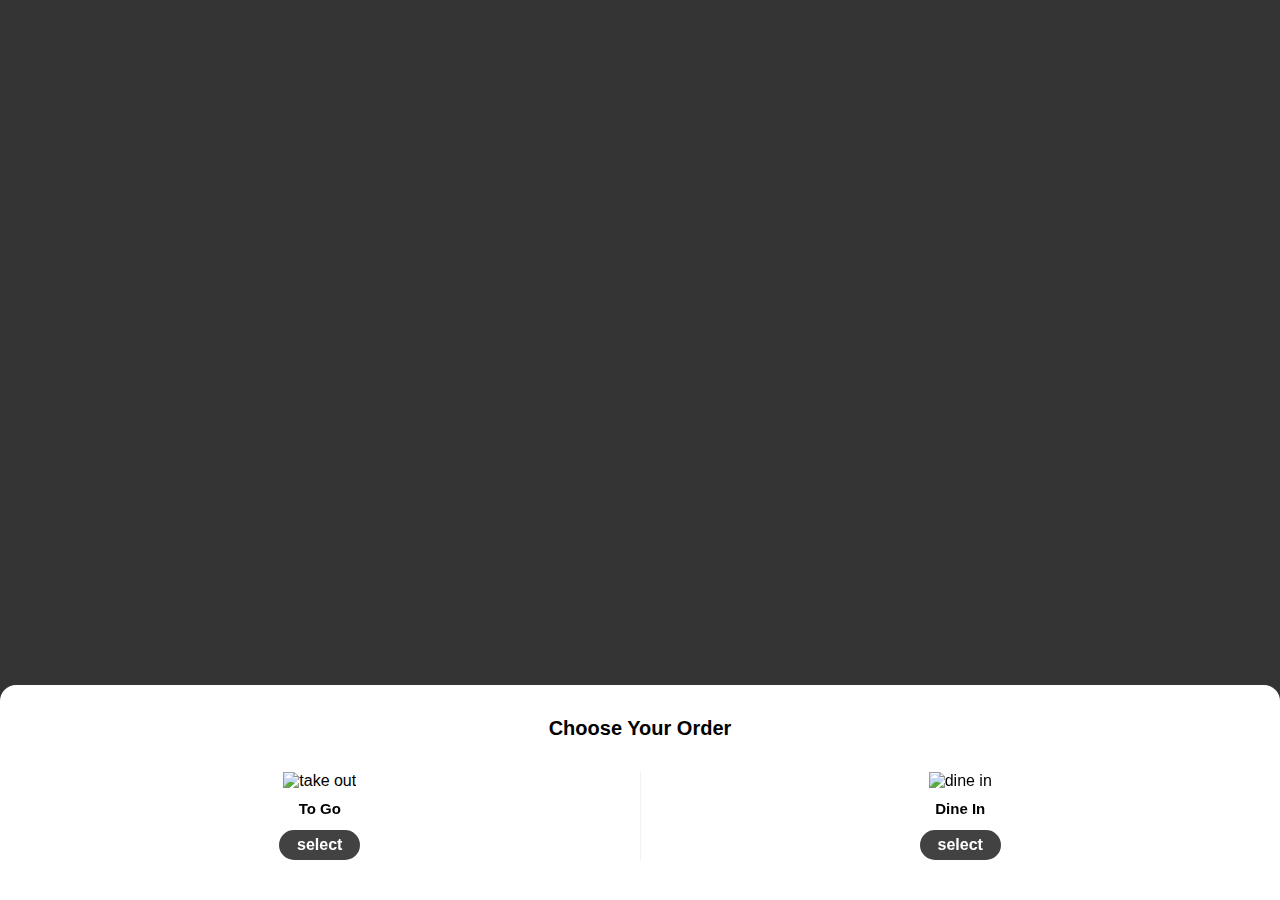
==== docs/index.html @ d46b8fda "feat: add order-type-popup" ====
<!DOCTYPE html>
<html lang="en">

<head>
    <meta charset="UTF-8">
    <meta http-equiv="X-UA-Compatible" content="IE=edge">
    <meta name="viewport" content="width=device-width, initial-scale=1.0">
    <title>SCSS</title>
    <link rel="stylesheet" href="../assets/css/styles.css">
</head>

<body>
    <div class="dimmed-layer"></div>
    <div class="order-type-popup">
        <p class="title">Choose Your Order</p>
        <div class="type-list">
            <a href="#" class="type-item">
                <img src="" alt="take out" class="icon">
                <p class="desc">To Go</p>
                <span class="btn-selection">select</span>
            </a>
            <a href="#" class="type-item">
                <img src="" alt="dine in" class="icon">
                <p class="desc">Dine In</p>
                <span class="btn-selection">select</span>
            </a>
        </div>
    </div>
</body>

</html>
---- assets/css/styles.css ----
body {
  min-width: 320px;
  line-height: normal;
  font-size: 14px;
  color: #000;
  scroll-behavior: smooth;
  -webkit-font-smoothing: antialiased;
  -moz-osx-font-smoothing: grayscale;
}

body,
input,
textarea,
select,
table,
button,
code {
  font-family: -apple-system, BlinkMacSystemFont, helvetica, Apple SD Gothic Neo, sans-serif;
  font-size: 16px;
}

*,
*::before,
*::after {
  box-sizing: border-box;
  margin: 0;
  padding: 0;
  -webkit-tap-highlight-color: rgba(0, 0, 0, 0);
}

.hidden,
[hidden] {
  display: none !important;
}

ul,
ol,
li {
  list-style: none;
}

a {
  color: inherit;
  cursor: pointer;
  text-decoration: none;
}
a:hover, a:focus {
  text-decoration: none;
}

button {
  border: 0;
  background-color: transparent;
  cursor: pointer;
}
button:disabled {
  cursor: not-allowed;
}

select,
input,
textarea,
button {
  -webkit-appearance: none;
}

input[type=number] {
  -moz-appearance: textfield;
}

input:disabled {
  background-color: rgba(255, 255, 255, 0);
  cursor: not-allowed;
}

select {
  border: 0;
  background-color: transparent;
  cursor: pointer;
}
select::-ms-expand {
  display: none;
}

input,
textarea {
  font-size: inherit;
  border: 0;
}
input::placeholder,
textarea::placeholder {
  /* Chrome, Safari, Firefox */
  color: #444;
  opacity: 1;
}
input:-ms-input-placeholder,
textarea:-ms-input-placeholder {
  /* IE, Edge */
  color: #444;
  opacity: 1;
}
input[readonly]::placeholder, input:disabled::placeholder,
textarea[readonly]::placeholder,
textarea:disabled::placeholder {
  /* Chrome, Safari, Firefox */
  color: rgba(0, 0, 0, 0.2);
  opacity: 1;
}
input[readonly]:-ms-input-placeholder, input:disabled:-ms-input-placeholder,
textarea[readonly]:-ms-input-placeholder,
textarea:disabled:-ms-input-placeholder {
  /* IE, Edge */
  color: rgba(0, 0, 0, 0.2);
  opacity: 1;
}
input::-ms-clear, input::-ms-reveal,
textarea::-ms-clear,
textarea::-ms-reveal {
  /* IE, Edge */
  display: none;
}
input::-webkit-inner-spin-button, input::-webkit-outer-spin-button,
textarea::-webkit-inner-spin-button,
textarea::-webkit-outer-spin-button {
  -webkit-appearance: none;
}

.screen-out {
  position: absolute;
  width: 0;
  height: 0;
  line-height: 0;
  overflow: hidden;
  text-indent: -9999px;
}

.dimmed-layer {
  position: fixed;
  top: 0;
  left: 0;
  right: 0;
  bottom: 0;
  background-color: rgba(0, 0, 0, 0.8);
  z-index: 9998;
}

.order-type-popup {
  position: fixed;
  left: 0;
  right: 0;
  bottom: 0;
  padding: 32px 0 40px;
  border-radius: 16px 16px 0 0;
  background-color: #fff;
  z-index: 9999;
  text-align: center;
}
.order-type-popup .title {
  font-size: 20px;
  font-weight: 700;
  color: #000;
}
.order-type-popup .type-list {
  display: flex;
  margin-top: 32px;
}
.order-type-popup .type-item {
  flex: 1;
}
.order-type-popup .type-item + .type-item {
  border-left: 1px solid #f2f2f2;
}
.order-type-popup .icon {
  width: 100px;
}
.order-type-popup .desc {
  margin-top: 8px;
  font-size: 15px;
  line-height: 1.5;
  font-weight: 600;
  color: #000;
}
.order-type-popup .btn-selection {
  display: inline-block;
  margin-top: 10px;
  padding: 6px 18px;
  font-size: 16px;
  font-weight: 700;
  border-radius: 28px;
  background-color: #424242;
  color: #fff;
}
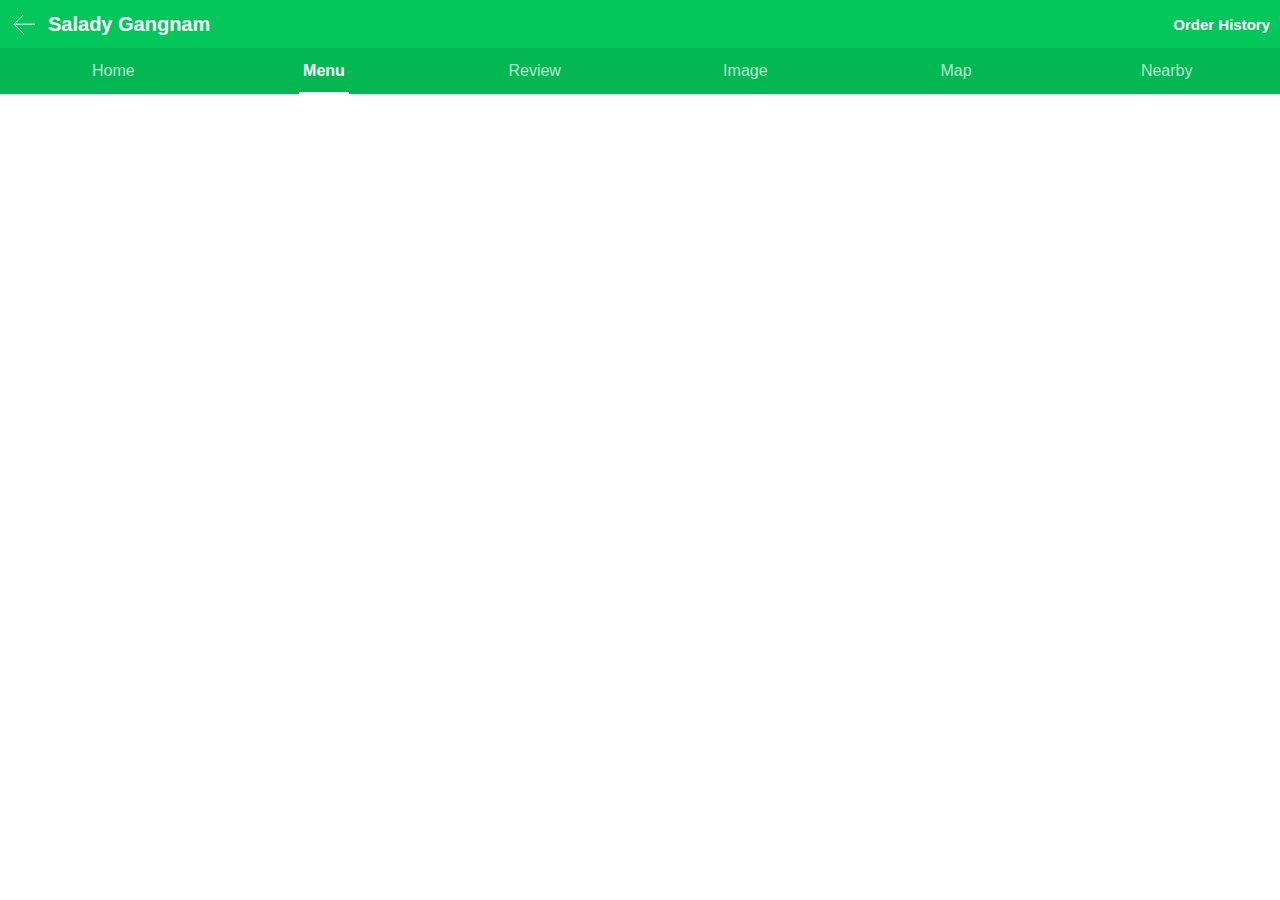
==== commit c5855b58: "feat: add header" ====
--- a/docs/index.html
+++ b/docs/index.html
@@ -7,20 +7,76 @@
     <meta name="viewport" content="width=device-width, initial-scale=1.0">
     <title>SCSS</title>
     <link rel="stylesheet" href="../assets/css/styles.css">
+    <script src="../module/screen_capture.js"></script>
 </head>
 
 <body>
-    <div class="dimmed-layer"></div>
-    <div class="order-type-popup">
+    <div class="container">
+        <header class="header-area">
+            <div class="place-header">
+                <h1 class="title">
+                    <a href="#" class="link-back"></a>
+                    <img src="../assets/images/ico-back.svg" alt="back">
+                    Salady Gangnam
+                </h1>
+                <a href="#" class="my-orders">Order History</a>
+            </div>
+            <div class="place-tab scroll-x">
+                <div class="tab-inner">
+                    <a href="" class="tab">
+                        <span class="txt">Home</span>
+                    </a>
+                    <a href="" class="tab is-active">
+                        <span class="txt">Menu</span>
+                    </a>
+                    <a href="" class="tab">
+                        <span class="txt">Review</span>
+                    </a>
+                    <a href="" class="tab">
+                        <span class="txt">Image</span>
+                    </a>
+                    <a href="" class="tab">
+                        <span class="txt">Map</span>
+                    </a>
+                    <a href="" class="tab">
+                        <span class="txt">Nearby</span>
+                    </a>
+                </div>
+            </div>
+        </header>
+    </div>
+    <div class="dimmed-layer hidden"></div>
+    <div class="order-type-popup hidden">
         <p class="title">Choose Your Order</p>
         <div class="type-list">
             <a href="#" class="type-item">
-                <img src="" alt="take out" class="icon">
+                <!-- <img src="" alt="take out" class="icon"> -->
+                <svg class="icon" xmlns="http://www.w3.org/2000/svg" viewBox="0 0 512 512" width="512" height="512">
+                    <path fill="currentColor"
+                        d="M232,359.6V264a8,8,0,0,0-8-8c-48.86,0-55.71,83.833-55.978,87.4a8,8,0,0,0,4.4,7.754L184,356.944v2.66l-6.2,62.008A24,24,0,0,0,201.68,448h12.64A24,24,0,0,0,238.2,421.612ZM184.549,339.33a175.605,175.605,0,0,1,7.365-33.019c6.148-18.091,14.226-29.1,24.086-32.853V352H200a8,8,0,0,0-4.422-7.155Zm35.7,90.038A7.91,7.91,0,0,1,214.32,432H201.68a8,8,0,0,1-7.961-8.8L199.24,368h17.52l5.521,55.2A7.908,7.908,0,0,1,220.252,429.368Z" />
+                    <path fill="currentColor"
+                        d="M488,8H424a8,8,0,0,0-8,8v8H248.982a43.35,43.35,0,0,0-20.7,5.278L149.959,72H56c-13.458,0-24,14.056-24,32,0,16.748,9.185,30.1,21.351,31.811l-36.068,122.1c-.032.109-.062.219-.09.328a40.073,40.073,0,0,0-1.193,9.7V496a8,8,0,0,0,8,8H384a8,8,0,0,0,8-8V268.608a39.933,39.933,0,0,0-1.626-11.287L357.042,143.993A43.281,43.281,0,0,0,399.881,104H416v16a8,8,0,0,0,8,8h64a8,8,0,0,0,8-8V16A8,8,0,0,0,488,8ZM48,104c0-9.767,4.738-16,8-16H284.687l-32,32H56C52.738,120,48,113.767,48,104ZM297.193,258.24a40.073,40.073,0,0,0-1.193,9.7V488H32V267.939a24.077,24.077,0,0,1,.679-5.668L69.978,136H238.213a35.245,35.245,0,0,0,51.9,45.826L328.6,151.889,297.283,257.912C297.251,258.021,297.221,258.131,297.193,258.24ZM344,467.314,364.686,488H323.314Zm31.025-205.475a23.947,23.947,0,0,1,.975,6.769V476.686l-24-24V280a8,8,0,0,0-16,0V452.687l-24,24V267.939a24.077,24.077,0,0,1,.679-5.668l31.3-105.976ZM416,88H396.773A12.788,12.788,0,0,0,384,100.773,27.258,27.258,0,0,1,356.773,128H337.107a11.282,11.282,0,0,0-6.892,2.365L280.288,169.2a19.226,19.226,0,0,1-25.4-28.771l54.768-54.769A8,8,0,0,0,304,72H183.374l52.571-28.676A27.3,27.3,0,0,1,248.982,40H416Zm64,24H432V24h48Z" />
+                    <path fill="currentColor"
+                        d="M160,264a8,8,0,0,0-16,0v24H128V264a8,8,0,0,0-16,0v24H96V264a8,8,0,0,0-16,0v32h.015a7.974,7.974,0,0,0,.83,3.578l15.019,30.039L89.245,422.29A24,24,0,0,0,113.184,448h13.632a24,24,0,0,0,23.939-25.71l-6.619-92.673,15.019-30.039a7.974,7.974,0,0,0,.83-3.578H160Zm-20.944,40-8,16H108.944l-8-16Zm-6.384,125.451A7.919,7.919,0,0,1,126.816,432H113.184a8,8,0,0,1-7.98-8.569L111.449,336h17.1l6.245,87.431A7.919,7.919,0,0,1,132.672,429.451Z" />
+                </svg>
                 <p class="desc">To Go</p>
                 <span class="btn-selection">select</span>
             </a>
             <a href="#" class="type-item">
-                <img src="" alt="dine in" class="icon">
+                <!-- <img src="" alt="dine in" class="icon"> -->
+                <svg class="icon" height="637pt" viewBox="-20 -46 637.33396 637" width="637pt"
+                    xmlns="http://www.w3.org/2000/svg">
+                    <path fill="currentColor"
+                        d="m587.648438 98.503906c-6.167969-.769531-11.789063 3.605469-12.558594 9.765625l-23.769532 190.148438h-87.714843l-11.589844-65.710938c-.945313-5.375-5.617187-9.296875-11.078125-9.296875h-283.75c-5.449219 0-10.117188 3.90625-11.074219 9.273438l-11.738281 65.726562h-88.191406l-23.769532-190.140625c-.769531-6.164062-6.394531-10.535156-12.558593-9.765625-6.164063.769532-10.539063 6.394532-9.7656252 12.558594l25.0000002 200c.703125 5.628906 5.488281 9.855469 11.160156 9.855469h20.054688l-23.652344 141.898437c-1.019532 6.128906 3.121094 11.921875 9.246094 12.949219 6.132812 1.019531 11.929687-3.121094 12.949218-9.25l24.269532-145.597656h51.25l-34.253907 191.769531c-.765625 4.269531.996094 8.601562 4.515625 11.125l.265625.191406c33.007813 23.65625 77.019531 25.097656 111.503907 3.644532 45.183593 21.308593 97.554687 21.207031 142.660156-.28125 20.160156 10.535156 42.503906 16.226562 65.25 16.621093.800781.015625 1.597656.019531 2.398437.019531 24.015625-.015624 47.660157-5.9375 68.847657-17.25l4.054687-2.167968c4.289063-2.296875 6.617187-7.085938 5.773437-11.875l-33.8125-191.796875h50.820313l24.265625 145.597656c.621094 4 3.34375 7.359375 7.128906 8.796875 3.789063 1.429688 8.050782.722656 11.167969-1.867188 3.113281-2.582031 4.605469-6.640624 3.894531-10.628906l-23.652344-141.898437h20.054688c5.675781 0 10.460938-4.226563 11.164062-9.855469l25-200c.769532-6.164062-3.605468-11.785156-9.765624-12.558594zm-221.085938 409.46875v-144.554687c0-6.210938-5.035156-11.25-11.25-11.25-6.210938 0-11.25 5.039062-11.25 11.25v144.238281c-38.445312 17.84375-82.800781 17.84375-121.25 0v-100.488281c0-6.210938-5.035156-11.25-11.25-11.25-6.210938 0-11.25 5.039062-11.25 11.25v101.488281c-24.6875 15.257812-55.804688 15.523438-80.746094.6875l47.039063-263.425781h264.894531l46.3125 262.625c-35.039062 17.617187-76.390625 17.40625-111.25-.570313zm0 0" />
+                    <path fill="currentColor"
+                        d="m217.5 208.914062h150c6.214844 0 11.25-5.035156 11.25-11.25-.058594-43.257812-32.113281-79.796874-75-85.488281v-10.507812c0-6.214844-5.035156-11.25-11.25-11.25-6.210938 0-11.25 5.035156-11.25 11.25v10.507812c-42.878906 5.691407-74.941406 42.230469-75 85.488281 0 6.214844 5.039062 11.25 11.25 11.25zm75-75c30.855469.046876 57.265625 22.140626 62.75 52.5h-125.5c5.488281-30.359374 31.894531-52.453124 62.75-52.5zm0 0" />
+                    <path fill="currentColor"
+                        d="m330 87.167969c6.214844 0 11.25-5.039063 11.25-11.25v-28.75c0-6.210938-5.035156-11.25-11.25-11.25-6.210938 0-11.25 5.039062-11.25 11.25v28.75c0 6.210937 5.039062 11.25 11.25 11.25zm0 0" />
+                    <path fill="currentColor"
+                        d="m278.75 65.917969c6.214844 0 11.25-5.039063 11.25-11.25v-45c0-6.210938-5.035156-11.25-11.25-11.25-6.210938 0-11.25 5.039062-11.25 11.25v45c0 6.210937 5.039062 11.25 11.25 11.25zm0 0" />
+                    <path fill="currentColor"
+                        d="m231.25 95.917969c6.214844 0 11.25-5.039063 11.25-11.25v-23.75c0-6.210938-5.035156-11.25-11.25-11.25-6.210938 0-11.25 5.039062-11.25 11.25v23.75c0 6.210937 5.039062 11.25 11.25 11.25zm0 0" />
+                </svg>
                 <p class="desc">Dine In</p>
                 <span class="btn-selection">select</span>
             </a>
--- a/assets/css/styles.css
+++ b/assets/css/styles.css
@@ -134,6 +134,87 @@
   text-indent: -9999px;
 }
 
+.scroll-x {
+  overflow-x: auto;
+  overflow-y: hidden;
+  white-space: nowrap;
+  -webkit-overflow-scrolling: touch;
+  -ms-overflow-style: none;
+  scrollbar-width: none;
+}
+.scroll-x::-webkit-scrollbar {
+  display: none;
+}
+
+.header-area {
+  position: fixed;
+  top: 0;
+  left: 0;
+  width: 100%;
+  background-color: #03c75a;
+  color: #fff;
+  z-index: 5000;
+}
+
+.place-header {
+  display: flex;
+  justify-content: space-between;
+  align-items: center;
+  height: 48px;
+}
+.place-header .title {
+  display: flex;
+  align-items: center;
+  font-size: 20px;
+  font-weight: 600;
+}
+.place-header .link-back {
+  display: flex;
+}
+.place-header .my-orders {
+  padding-right: 10px;
+  font-size: 15px;
+  font-weight: 700;
+}
+
+.place-tab {
+  display: flex;
+  height: 46px;
+  background-color: #03b753;
+}
+.place-tab .tab-inner {
+  display: flex;
+  justify-content: space-between;
+  align-items: center;
+  padding: 0 8px;
+  width: 100%;
+}
+.place-tab .tab-inner .tab {
+  flex: 1;
+  text-align: center;
+  opacity: 0.7;
+  font-size: 16px;
+}
+.place-tab .tab-inner .tab.is-active {
+  font-weight: 700;
+  opacity: 1;
+}
+.place-tab .tab-inner .tab.is-active .txt::after {
+  content: "";
+  position: absolute;
+  bottom: 0;
+  left: 0;
+  right: 0;
+  height: 2px;
+  background-color: #fff;
+}
+.place-tab .tab-inner .tab .txt {
+  position: relative;
+  display: inline-block;
+  padding: 0 4px;
+  line-height: 46px;
+}
+
 .dimmed-layer {
   position: fixed;
   top: 0;
@@ -172,6 +253,8 @@
 }
 .order-type-popup .icon {
   width: 100px;
+  height: auto;
+  color: #03c75a;
 }
 .order-type-popup .desc {
   margin-top: 8px;
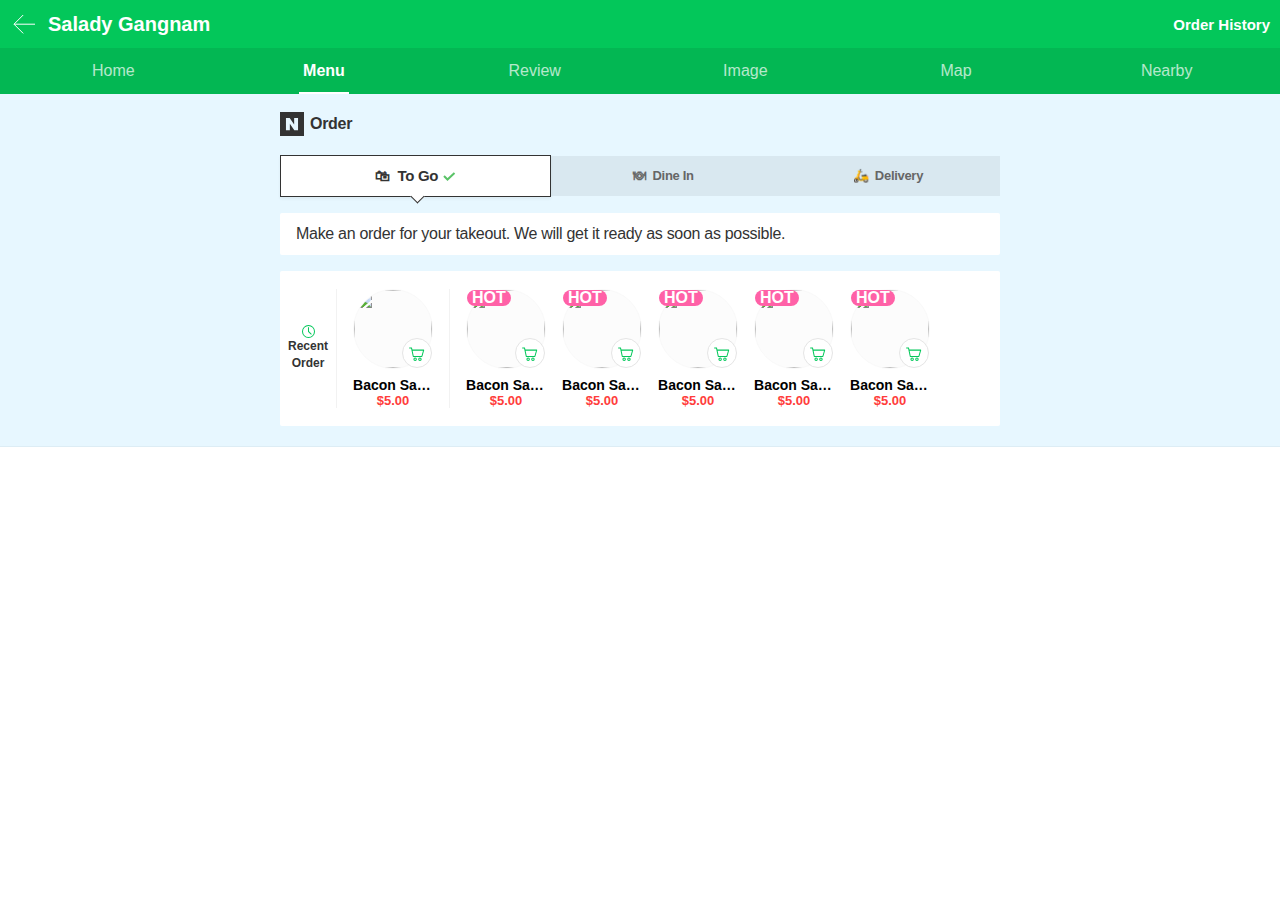
==== commit c389732f: "feat: add recent order component" ====
--- a/docs/index.html
+++ b/docs/index.html
@@ -44,44 +44,152 @@
                 </div>
             </div>
         </header>
-    </div>
-    <div class="dimmed-layer hidden"></div>
-    <div class="order-type-popup hidden">
-        <p class="title">Choose Your Order</p>
-        <div class="type-list">
-            <a href="#" class="type-item">
-                <!-- <img src="" alt="take out" class="icon"> -->
-                <svg class="icon" xmlns="http://www.w3.org/2000/svg" viewBox="0 0 512 512" width="512" height="512">
-                    <path fill="currentColor"
-                        d="M232,359.6V264a8,8,0,0,0-8-8c-48.86,0-55.71,83.833-55.978,87.4a8,8,0,0,0,4.4,7.754L184,356.944v2.66l-6.2,62.008A24,24,0,0,0,201.68,448h12.64A24,24,0,0,0,238.2,421.612ZM184.549,339.33a175.605,175.605,0,0,1,7.365-33.019c6.148-18.091,14.226-29.1,24.086-32.853V352H200a8,8,0,0,0-4.422-7.155Zm35.7,90.038A7.91,7.91,0,0,1,214.32,432H201.68a8,8,0,0,1-7.961-8.8L199.24,368h17.52l5.521,55.2A7.908,7.908,0,0,1,220.252,429.368Z" />
-                    <path fill="currentColor"
-                        d="M488,8H424a8,8,0,0,0-8,8v8H248.982a43.35,43.35,0,0,0-20.7,5.278L149.959,72H56c-13.458,0-24,14.056-24,32,0,16.748,9.185,30.1,21.351,31.811l-36.068,122.1c-.032.109-.062.219-.09.328a40.073,40.073,0,0,0-1.193,9.7V496a8,8,0,0,0,8,8H384a8,8,0,0,0,8-8V268.608a39.933,39.933,0,0,0-1.626-11.287L357.042,143.993A43.281,43.281,0,0,0,399.881,104H416v16a8,8,0,0,0,8,8h64a8,8,0,0,0,8-8V16A8,8,0,0,0,488,8ZM48,104c0-9.767,4.738-16,8-16H284.687l-32,32H56C52.738,120,48,113.767,48,104ZM297.193,258.24a40.073,40.073,0,0,0-1.193,9.7V488H32V267.939a24.077,24.077,0,0,1,.679-5.668L69.978,136H238.213a35.245,35.245,0,0,0,51.9,45.826L328.6,151.889,297.283,257.912C297.251,258.021,297.221,258.131,297.193,258.24ZM344,467.314,364.686,488H323.314Zm31.025-205.475a23.947,23.947,0,0,1,.975,6.769V476.686l-24-24V280a8,8,0,0,0-16,0V452.687l-24,24V267.939a24.077,24.077,0,0,1,.679-5.668l31.3-105.976ZM416,88H396.773A12.788,12.788,0,0,0,384,100.773,27.258,27.258,0,0,1,356.773,128H337.107a11.282,11.282,0,0,0-6.892,2.365L280.288,169.2a19.226,19.226,0,0,1-25.4-28.771l54.768-54.769A8,8,0,0,0,304,72H183.374l52.571-28.676A27.3,27.3,0,0,1,248.982,40H416Zm64,24H432V24h48Z" />
-                    <path fill="currentColor"
-                        d="M160,264a8,8,0,0,0-16,0v24H128V264a8,8,0,0,0-16,0v24H96V264a8,8,0,0,0-16,0v32h.015a7.974,7.974,0,0,0,.83,3.578l15.019,30.039L89.245,422.29A24,24,0,0,0,113.184,448h13.632a24,24,0,0,0,23.939-25.71l-6.619-92.673,15.019-30.039a7.974,7.974,0,0,0,.83-3.578H160Zm-20.944,40-8,16H108.944l-8-16Zm-6.384,125.451A7.919,7.919,0,0,1,126.816,432H113.184a8,8,0,0,1-7.98-8.569L111.449,336h17.1l6.245,87.431A7.919,7.919,0,0,1,132.672,429.451Z" />
-                </svg>
-                <p class="desc">To Go</p>
-                <span class="btn-selection">select</span>
-            </a>
-            <a href="#" class="type-item">
-                <!-- <img src="" alt="dine in" class="icon"> -->
-                <svg class="icon" height="637pt" viewBox="-20 -46 637.33396 637" width="637pt"
-                    xmlns="http://www.w3.org/2000/svg">
-                    <path fill="currentColor"
-                        d="m587.648438 98.503906c-6.167969-.769531-11.789063 3.605469-12.558594 9.765625l-23.769532 190.148438h-87.714843l-11.589844-65.710938c-.945313-5.375-5.617187-9.296875-11.078125-9.296875h-283.75c-5.449219 0-10.117188 3.90625-11.074219 9.273438l-11.738281 65.726562h-88.191406l-23.769532-190.140625c-.769531-6.164062-6.394531-10.535156-12.558593-9.765625-6.164063.769532-10.539063 6.394532-9.7656252 12.558594l25.0000002 200c.703125 5.628906 5.488281 9.855469 11.160156 9.855469h20.054688l-23.652344 141.898437c-1.019532 6.128906 3.121094 11.921875 9.246094 12.949219 6.132812 1.019531 11.929687-3.121094 12.949218-9.25l24.269532-145.597656h51.25l-34.253907 191.769531c-.765625 4.269531.996094 8.601562 4.515625 11.125l.265625.191406c33.007813 23.65625 77.019531 25.097656 111.503907 3.644532 45.183593 21.308593 97.554687 21.207031 142.660156-.28125 20.160156 10.535156 42.503906 16.226562 65.25 16.621093.800781.015625 1.597656.019531 2.398437.019531 24.015625-.015624 47.660157-5.9375 68.847657-17.25l4.054687-2.167968c4.289063-2.296875 6.617187-7.085938 5.773437-11.875l-33.8125-191.796875h50.820313l24.265625 145.597656c.621094 4 3.34375 7.359375 7.128906 8.796875 3.789063 1.429688 8.050782.722656 11.167969-1.867188 3.113281-2.582031 4.605469-6.640624 3.894531-10.628906l-23.652344-141.898437h20.054688c5.675781 0 10.460938-4.226563 11.164062-9.855469l25-200c.769532-6.164062-3.605468-11.785156-9.765624-12.558594zm-221.085938 409.46875v-144.554687c0-6.210938-5.035156-11.25-11.25-11.25-6.210938 0-11.25 5.039062-11.25 11.25v144.238281c-38.445312 17.84375-82.800781 17.84375-121.25 0v-100.488281c0-6.210938-5.035156-11.25-11.25-11.25-6.210938 0-11.25 5.039062-11.25 11.25v101.488281c-24.6875 15.257812-55.804688 15.523438-80.746094.6875l47.039063-263.425781h264.894531l46.3125 262.625c-35.039062 17.617187-76.390625 17.40625-111.25-.570313zm0 0" />
-                    <path fill="currentColor"
-                        d="m217.5 208.914062h150c6.214844 0 11.25-5.035156 11.25-11.25-.058594-43.257812-32.113281-79.796874-75-85.488281v-10.507812c0-6.214844-5.035156-11.25-11.25-11.25-6.210938 0-11.25 5.035156-11.25 11.25v10.507812c-42.878906 5.691407-74.941406 42.230469-75 85.488281 0 6.214844 5.039062 11.25 11.25 11.25zm75-75c30.855469.046876 57.265625 22.140626 62.75 52.5h-125.5c5.488281-30.359374 31.894531-52.453124 62.75-52.5zm0 0" />
-                    <path fill="currentColor"
-                        d="m330 87.167969c6.214844 0 11.25-5.039063 11.25-11.25v-28.75c0-6.210938-5.035156-11.25-11.25-11.25-6.210938 0-11.25 5.039062-11.25 11.25v28.75c0 6.210937 5.039062 11.25 11.25 11.25zm0 0" />
-                    <path fill="currentColor"
-                        d="m278.75 65.917969c6.214844 0 11.25-5.039063 11.25-11.25v-45c0-6.210938-5.035156-11.25-11.25-11.25-6.210938 0-11.25 5.039062-11.25 11.25v45c0 6.210937 5.039062 11.25 11.25 11.25zm0 0" />
-                    <path fill="currentColor"
-                        d="m231.25 95.917969c6.214844 0 11.25-5.039063 11.25-11.25v-23.75c0-6.210938-5.035156-11.25-11.25-11.25-6.210938 0-11.25 5.039062-11.25 11.25v23.75c0 6.210937 5.039062 11.25 11.25 11.25zm0 0" />
-                </svg>
-                <p class="desc">Dine In</p>
-                <span class="btn-selection">select</span>
-            </a>
+        <div class="order-info-area">
+            <div class="common-inner">
+                <div class="info-main-title">
+                    <div class="title">
+                        <svg viewBox="0 0 18 18" class="ico-n-logo">
+                            <path fill-rule="evenodd" fill="currentColor"
+                                d="M18 0v18H0V0h18zM7.255 4.582H4.473v9.054h2.915V8.79l3.357 4.846h2.782V4.582h-2.915v4.846L7.255 4.582z">
+                            </path>
+                        </svg>
+                        Order
+                    </div>
+                </div>
+                <div class="tab-switch-box">
+                    <a href="#" class="tab-switch is-active" role="tab">🛍&nbsp;&nbsp;To Go<img
+                            src="../assets/images/ico-check.svg" alt="" class="ico-check" aria-hidden="true"></a>
+                    <a href="#" class="tab-switch" role="tab">🍽&nbsp;&nbsp;Dine In<img
+                            src="../assets/images/ico-check.svg" alt="" class="ico-check" aria-hidden="true"></a></a>
+                    <a href="#" class="tab-switch" role="tab">🛵&nbsp;&nbsp;Delivery<img
+                            src="../assets/images/ico-check.svg" alt="" class="ico-check" aria-hidden="true"></a></a>
+                </div>
+                <div class="info-main-notice">
+                    Make an order for your takeout. We will get it ready as soon as possible.
+                </div>
+                <div class="info-main-notice alert hidden">
+                    <svg aria-hidden="true" class="ico-clock" viewBox="0 0 13 13" width="13" height="13" fill="none"
+                        xmlns="http://www.w3.org/2000/svg">
+                        <path fill="currentColor"
+                            d="M6.5 0a6.5 6.5 0 110 13 6.5 6.5 0 010-13zm0 1a5.5 5.5 0 100 11 5.5 5.5 0 000-11zm.492 1.137v4.157l2.792 2.674-.692.722-3.1-2.97V2.137h1z">
+                        </path>
+                    </svg>
+                    We are sorry. Takout option is not available at this time.
+                </div>
+                <!-- Recent Order-->
+                <div class="recent-order-area">
+                    <div class="recent-title">
+                        <img src="../assets/images/ico-clock.svg" alt="ico-clock">Recent<br>Order
+                    </div>
+                    <div class="recent-menu-area scroll-x">
+                        <ul class="recent-menu-list">
+                            <li class="recent-menu-item is-ordered">
+                                <div class="menu-img-area">
+                                    <img class="menu-img" src="https://via.placeholder.com/80" alt="">
+                                    <span class="badge-cart">
+                                        <img src="../assets//images/ico-cart.svg" alt="" class="ico-cart">
+                                    </span>
+                                </div>
+                                <p class="menu-name">Bacon Salad</p>
+                                <p class="menu-price">$5.00</p>
+                            </li>
+                            <li class="recent-menu-item">
+                                <div class="menu-img-area">
+                                    <span class="badge-popular">HOT</span>
+                                    <img class="menu-img" src="https://via.placeholder.com/80" alt="">
+                                    <span class="badge-cart">
+                                        <img src="../assets//images/ico-cart.svg" alt="" class="ico-cart">
+                                    </span>
+                                </div>
+                                <p class="menu-name">Bacon Salad With Gimchi</p>
+                                <p class="menu-price">$5.00</p>
+                            </li>
+                            <li class="recent-menu-item">
+                                <div class="menu-img-area">
+                                    <span class="badge-popular">HOT</span>
+                                    <img class="menu-img" src="https://via.placeholder.com/80" alt="">
+                                    <span class="badge-cart">
+                                        <img src="../assets//images/ico-cart.svg" alt="" class="ico-cart">
+                                    </span>
+                                </div>
+                                <p class="menu-name">Bacon Salad</p>
+                                <p class="menu-price">$5.00</p>
+                            </li>
+                            <li class="recent-menu-item">
+                                <div class="menu-img-area">
+                                    <span class="badge-popular">HOT</span>
+                                    <img class="menu-img" src="https://via.placeholder.com/80" alt="">
+                                    <span class="badge-cart">
+                                        <img src="../assets//images/ico-cart.svg" alt="" class="ico-cart">
+                                    </span>
+                                </div>
+                                <p class="menu-name">Bacon Salad</p>
+                                <p class="menu-price">$5.00</p>
+                            </li>
+                            <li class="recent-menu-item">
+                                <div class="menu-img-area">
+                                    <span class="badge-popular">HOT</span>
+                                    <img class="menu-img" src="https://via.placeholder.com/80" alt="">
+                                    <span class="badge-cart">
+                                        <img src="../assets//images/ico-cart.svg" alt="" class="ico-cart">
+                                    </span>
+                                </div>
+                                <p class="menu-name">Bacon Salad</p>
+                                <p class="menu-price">$5.00</p>
+                            </li>
+                            <li class="recent-menu-item">
+                                <div class="menu-img-area">
+                                    <span class="badge-popular">HOT</span>
+                                    <img class="menu-img" src="https://via.placeholder.com/80" alt="">
+                                    <span class="badge-cart">
+                                        <img src="../assets//images/ico-cart.svg" alt="" class="ico-cart">
+                                    </span>
+                                </div>
+                                <p class="menu-name">Bacon Salad</p>
+                                <p class="menu-price">$5.00</p>
+                            </li>
+                        </ul>
+                    </div>
+                </div>
+            </div>
         </div>
-    </div>
+        <div class="dimmed-layer hidden"></div>
+        <div class="order-type-popup hidden">
+            <p class="title">Choose Your Order</p>
+            <div class="type-list">
+                <a href="#" class="type-item">
+                    <!-- <img src="" alt="take out" class="icon"> -->
+                    <svg class="icon" xmlns="http://www.w3.org/2000/svg" viewBox="0 0 512 512" width="512" height="512">
+                        <path fill="currentColor"
+                            d="M232,359.6V264a8,8,0,0,0-8-8c-48.86,0-55.71,83.833-55.978,87.4a8,8,0,0,0,4.4,7.754L184,356.944v2.66l-6.2,62.008A24,24,0,0,0,201.68,448h12.64A24,24,0,0,0,238.2,421.612ZM184.549,339.33a175.605,175.605,0,0,1,7.365-33.019c6.148-18.091,14.226-29.1,24.086-32.853V352H200a8,8,0,0,0-4.422-7.155Zm35.7,90.038A7.91,7.91,0,0,1,214.32,432H201.68a8,8,0,0,1-7.961-8.8L199.24,368h17.52l5.521,55.2A7.908,7.908,0,0,1,220.252,429.368Z" />
+                        <path fill="currentColor"
+                            d="M488,8H424a8,8,0,0,0-8,8v8H248.982a43.35,43.35,0,0,0-20.7,5.278L149.959,72H56c-13.458,0-24,14.056-24,32,0,16.748,9.185,30.1,21.351,31.811l-36.068,122.1c-.032.109-.062.219-.09.328a40.073,40.073,0,0,0-1.193,9.7V496a8,8,0,0,0,8,8H384a8,8,0,0,0,8-8V268.608a39.933,39.933,0,0,0-1.626-11.287L357.042,143.993A43.281,43.281,0,0,0,399.881,104H416v16a8,8,0,0,0,8,8h64a8,8,0,0,0,8-8V16A8,8,0,0,0,488,8ZM48,104c0-9.767,4.738-16,8-16H284.687l-32,32H56C52.738,120,48,113.767,48,104ZM297.193,258.24a40.073,40.073,0,0,0-1.193,9.7V488H32V267.939a24.077,24.077,0,0,1,.679-5.668L69.978,136H238.213a35.245,35.245,0,0,0,51.9,45.826L328.6,151.889,297.283,257.912C297.251,258.021,297.221,258.131,297.193,258.24ZM344,467.314,364.686,488H323.314Zm31.025-205.475a23.947,23.947,0,0,1,.975,6.769V476.686l-24-24V280a8,8,0,0,0-16,0V452.687l-24,24V267.939a24.077,24.077,0,0,1,.679-5.668l31.3-105.976ZM416,88H396.773A12.788,12.788,0,0,0,384,100.773,27.258,27.258,0,0,1,356.773,128H337.107a11.282,11.282,0,0,0-6.892,2.365L280.288,169.2a19.226,19.226,0,0,1-25.4-28.771l54.768-54.769A8,8,0,0,0,304,72H183.374l52.571-28.676A27.3,27.3,0,0,1,248.982,40H416Zm64,24H432V24h48Z" />
+                        <path fill="currentColor"
+                            d="M160,264a8,8,0,0,0-16,0v24H128V264a8,8,0,0,0-16,0v24H96V264a8,8,0,0,0-16,0v32h.015a7.974,7.974,0,0,0,.83,3.578l15.019,30.039L89.245,422.29A24,24,0,0,0,113.184,448h13.632a24,24,0,0,0,23.939-25.71l-6.619-92.673,15.019-30.039a7.974,7.974,0,0,0,.83-3.578H160Zm-20.944,40-8,16H108.944l-8-16Zm-6.384,125.451A7.919,7.919,0,0,1,126.816,432H113.184a8,8,0,0,1-7.98-8.569L111.449,336h17.1l6.245,87.431A7.919,7.919,0,0,1,132.672,429.451Z" />
+                    </svg>
+                    <p class="desc">To Go</p>
+                    <span class="btn-selection">select</span>
+                </a>
+                <a href="#" class="type-item">
+                    <!-- <img src="" alt="dine in" class="icon"> -->
+                    <svg class="icon" height="637pt" viewBox="-20 -46 637.33396 637" width="637pt"
+                        xmlns="http://www.w3.org/2000/svg">
+                        <path fill="currentColor"
+                            d="m587.648438 98.503906c-6.167969-.769531-11.789063 3.605469-12.558594 9.765625l-23.769532 190.148438h-87.714843l-11.589844-65.710938c-.945313-5.375-5.617187-9.296875-11.078125-9.296875h-283.75c-5.449219 0-10.117188 3.90625-11.074219 9.273438l-11.738281 65.726562h-88.191406l-23.769532-190.140625c-.769531-6.164062-6.394531-10.535156-12.558593-9.765625-6.164063.769532-10.539063 6.394532-9.7656252 12.558594l25.0000002 200c.703125 5.628906 5.488281 9.855469 11.160156 9.855469h20.054688l-23.652344 141.898437c-1.019532 6.128906 3.121094 11.921875 9.246094 12.949219 6.132812 1.019531 11.929687-3.121094 12.949218-9.25l24.269532-145.597656h51.25l-34.253907 191.769531c-.765625 4.269531.996094 8.601562 4.515625 11.125l.265625.191406c33.007813 23.65625 77.019531 25.097656 111.503907 3.644532 45.183593 21.308593 97.554687 21.207031 142.660156-.28125 20.160156 10.535156 42.503906 16.226562 65.25 16.621093.800781.015625 1.597656.019531 2.398437.019531 24.015625-.015624 47.660157-5.9375 68.847657-17.25l4.054687-2.167968c4.289063-2.296875 6.617187-7.085938 5.773437-11.875l-33.8125-191.796875h50.820313l24.265625 145.597656c.621094 4 3.34375 7.359375 7.128906 8.796875 3.789063 1.429688 8.050782.722656 11.167969-1.867188 3.113281-2.582031 4.605469-6.640624 3.894531-10.628906l-23.652344-141.898437h20.054688c5.675781 0 10.460938-4.226563 11.164062-9.855469l25-200c.769532-6.164062-3.605468-11.785156-9.765624-12.558594zm-221.085938 409.46875v-144.554687c0-6.210938-5.035156-11.25-11.25-11.25-6.210938 0-11.25 5.039062-11.25 11.25v144.238281c-38.445312 17.84375-82.800781 17.84375-121.25 0v-100.488281c0-6.210938-5.035156-11.25-11.25-11.25-6.210938 0-11.25 5.039062-11.25 11.25v101.488281c-24.6875 15.257812-55.804688 15.523438-80.746094.6875l47.039063-263.425781h264.894531l46.3125 262.625c-35.039062 17.617187-76.390625 17.40625-111.25-.570313zm0 0" />
+                        <path fill="currentColor"
+                            d="m217.5 208.914062h150c6.214844 0 11.25-5.035156 11.25-11.25-.058594-43.257812-32.113281-79.796874-75-85.488281v-10.507812c0-6.214844-5.035156-11.25-11.25-11.25-6.210938 0-11.25 5.035156-11.25 11.25v10.507812c-42.878906 5.691407-74.941406 42.230469-75 85.488281 0 6.214844 5.039062 11.25 11.25 11.25zm75-75c30.855469.046876 57.265625 22.140626 62.75 52.5h-125.5c5.488281-30.359374 31.894531-52.453124 62.75-52.5zm0 0" />
+                        <path fill="currentColor"
+                            d="m330 87.167969c6.214844 0 11.25-5.039063 11.25-11.25v-28.75c0-6.210938-5.035156-11.25-11.25-11.25-6.210938 0-11.25 5.039062-11.25 11.25v28.75c0 6.210937 5.039062 11.25 11.25 11.25zm0 0" />
+                        <path fill="currentColor"
+                            d="m278.75 65.917969c6.214844 0 11.25-5.039063 11.25-11.25v-45c0-6.210938-5.035156-11.25-11.25-11.25-6.210938 0-11.25 5.039062-11.25 11.25v45c0 6.210937 5.039062 11.25 11.25 11.25zm0 0" />
+                        <path fill="currentColor"
+                            d="m231.25 95.917969c6.214844 0 11.25-5.039063 11.25-11.25v-23.75c0-6.210938-5.035156-11.25-11.25-11.25-6.210938 0-11.25 5.039062-11.25 11.25v23.75c0 6.210937 5.039062 11.25 11.25 11.25zm0 0" />
+                    </svg>
+                    <p class="desc">Dine In</p>
+                    <span class="btn-selection">select</span>
+                </a>
+            </div>
+        </div>
 </body>
 
 </html>--- a/assets/css/styles.css
+++ b/assets/css/styles.css
@@ -272,4 +272,195 @@
   border-radius: 28px;
   background-color: #424242;
   color: #fff;
+}
+
+.order-info-area {
+  padding: 10px 10px 20px;
+  border-bottom: 1px solid rgba(0, 0, 0, 0.04);
+  background-color: #e7f7ff;
+}
+.order-info-area .info-main-title {
+  line-height: 39px;
+}
+.order-info-area .title {
+  display: flex;
+  align-items: center;
+  font-style: 18px;
+  font-weight: 700;
+  letter-spacing: -0.3px;
+  color: #333;
+}
+.order-info-area .title .ico-n-logo {
+  margin-right: 6px;
+  width: 24px;
+  height: 24px;
+}
+
+.tab-switch-box {
+  display: flex;
+  align-items: center;
+  margin-top: 12px;
+}
+.tab-switch-box .tab-switch {
+  flex: 1;
+  background-color: rgba(0, 0, 0, 0.06);
+  line-height: 40px;
+  text-align: center;
+  font-size: 13px;
+  font-weight: 700;
+  color: #666;
+  letter-spacing: -0.3px;
+}
+.tab-switch-box .tab-switch.is-active {
+  position: relative;
+  flex-grow: 1.2;
+  border: 1px solid #333;
+  background-color: #fff;
+  font-size: 15px;
+  color: #333;
+  box-shadow: 0 2px 3px rgba(0, 0, 0, 0.05);
+}
+.tab-switch-box .tab-switch.is-active::after {
+  content: "";
+  position: absolute;
+  bottom: -9px;
+  width: 10px;
+  height: 10px;
+  left: 50%;
+  border: 1px solid;
+  border-width: 0 1px 1px 0;
+  transform: rotate(45deg) translateX(-50%);
+  background-color: #fff;
+}
+.tab-switch-box .tab-switch.is-active .ico-check {
+  display: inline-block;
+  margin-left: 4px;
+  vertical-align: middle;
+}
+.tab-switch-box .tab-switch .ico-check {
+  display: none;
+}
+
+.info-main-notice {
+  display: flex;
+  align-items: center;
+  margin-top: 16px;
+  padding: 12px 16px;
+  border-radius: 2px;
+  background-color: #fff;
+  font-style: 14px;
+  letter-spacing: -0.3px;
+  color: #333;
+}
+.info-main-notice.alert {
+  color: #ff3d3b;
+  font-weight: 700;
+}
+.info-main-notice .ico-clock {
+  margin-right: 6px;
+}
+
+.recent-order-area {
+  display: flex;
+  margin-top: 16px;
+  padding: 18px 0;
+  border-radius: 2px;
+  background-color: #fff;
+}
+.recent-order-area .recent-title {
+  display: flex;
+  flex-direction: column;
+  flex-shrink: 0;
+  justify-content: center;
+  align-items: center;
+  padding: 8px;
+  border-right: 1px solid #f2f2f2;
+  line-height: 1.42;
+  font-size: 12px;
+  font-weight: 700;
+  color: #333;
+  text-align: center;
+}
+.recent-order-area .recent-title .ico-clock {
+  margin-top: 4px;
+  width: 14px;
+}
+.recent-order-area .recent-menu-list {
+  display: flex;
+}
+.recent-order-area .recent-menu-item {
+  box-sizing: content-box;
+  padding-left: 16px;
+  width: 80px;
+  text-align: center;
+}
+.recent-order-area .recent-menu-item.is-ordered {
+  padding-right: 16px;
+  border-right: 1px solid #f2f2f2;
+}
+.recent-order-area .recent-menu-item:last-child {
+  padding-right: 10px;
+}
+.recent-order-area .menu-img-area {
+  position: relative;
+  width: 80px;
+  height: 80px;
+  border: 1px solid #f9f9f9;
+  border-radius: 100%;
+  background-color: rgba(0, 0, 0, 0.01);
+}
+.recent-order-area .badge-popular {
+  position: absolute;
+  top: 0;
+  left: 0;
+  padding: 0 5px;
+  border-radius: 10px;
+  line-height: 16px;
+  font-weight: 700;
+  background-color: #ff61a7;
+  color: #fff;
+}
+.recent-order-area .menu-img {
+  width: 100%;
+  height: 100%;
+  border-radius: 100%;
+}
+.recent-order-area .badge-cart {
+  position: absolute;
+  bottom: 0;
+  right: 0;
+  display: flex;
+  padding: 6px;
+  border: 1px solid #e5e5e5;
+  border-radius: 100%;
+  background-color: #fff;
+}
+.recent-order-area .ico-cart {
+  width: 16px;
+  height: 16px;
+}
+.recent-order-area .menu-name {
+  margin-top: 8px;
+  font-weight: 600;
+  font-size: 14px;
+  text-overflow: ellipsis;
+  white-space: nowrap;
+  overflow: hidden;
+}
+.recent-order-area .menu-price {
+  font-size: 13px;
+  font-weight: 700;
+  color: #ff3d3b;
+  text-overflow: ellipsis;
+  white-space: nowrap;
+  overflow: hidden;
+}
+
+.container {
+  padding-top: 94px;
+}
+
+.common-inner {
+  margin: 0 auto;
+  max-width: 720px;
 }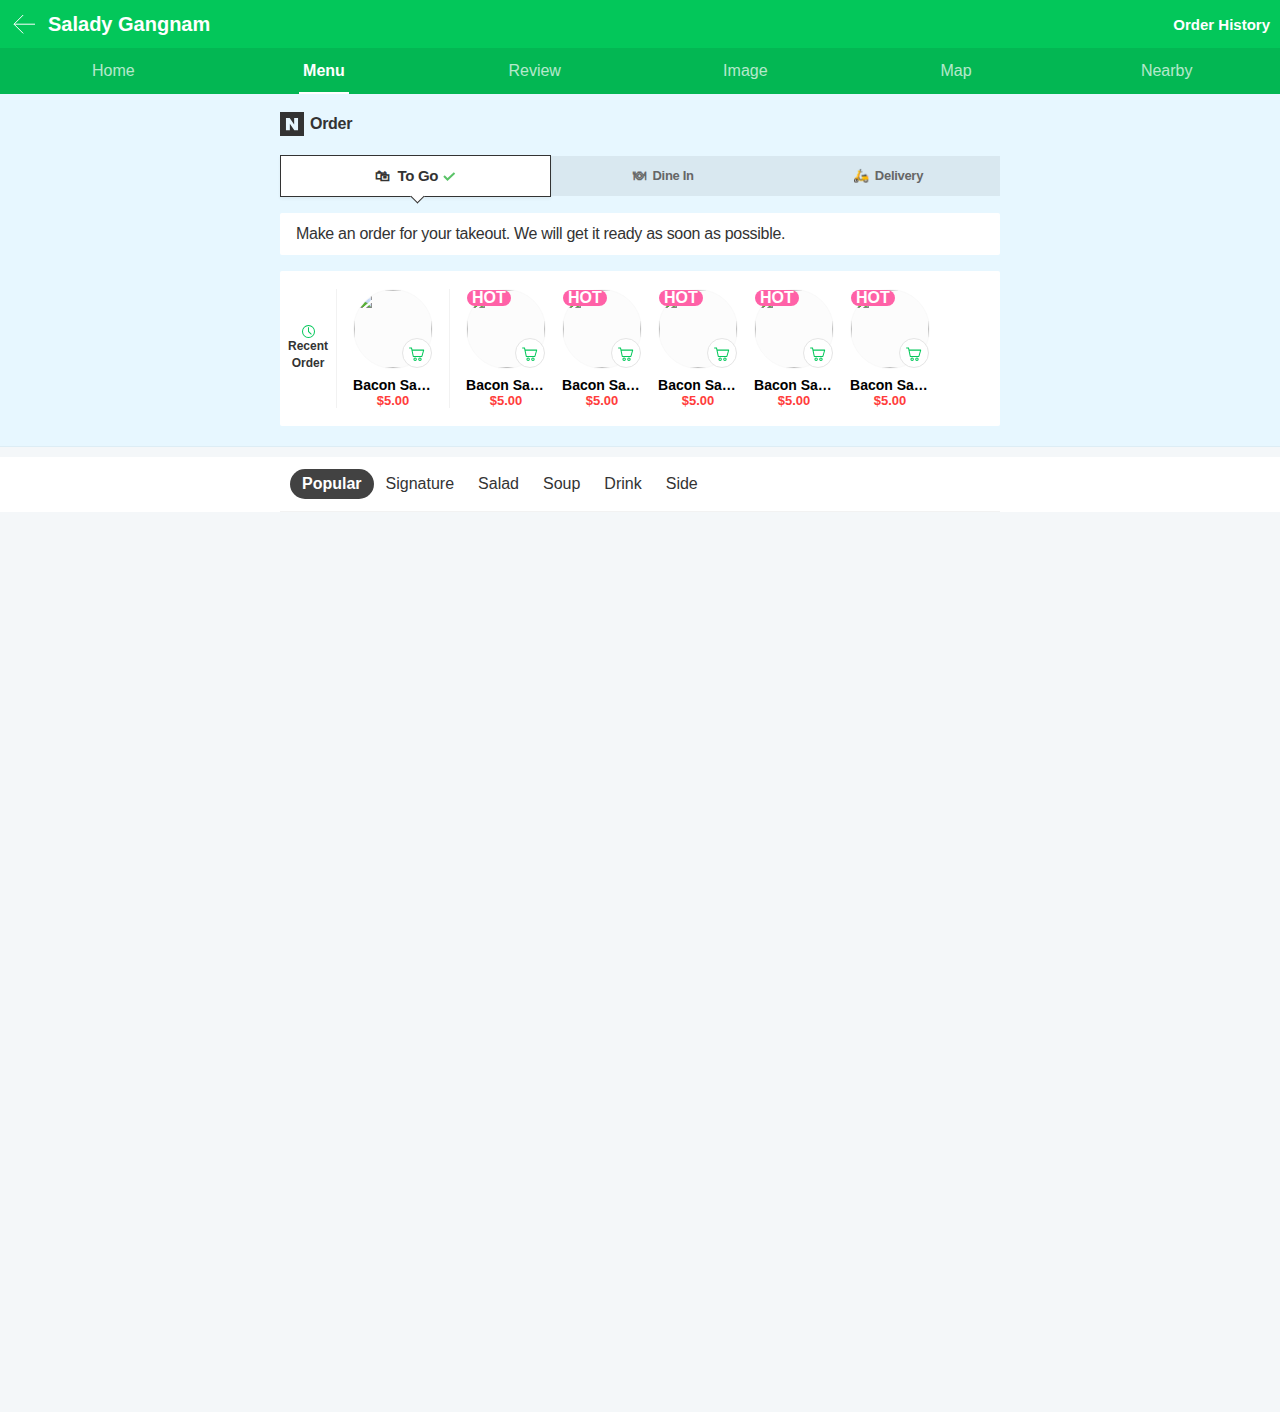
==== commit bbdae86d: "feat: add menu category area" ====
--- a/docs/index.html
+++ b/docs/index.html
@@ -190,6 +190,21 @@
                 </a>
             </div>
         </div>
+        <!--Menu Category-->
+        <div class="menu-category-area">
+            <div class="common-inner">
+                <ul class="category-list scroll-x">
+                    <li class="category-item"><a href="" class="category-tab is-active">Popular</a></li>
+                    <li class="category-item"><a href="" class="category-tab">Signature</a></li>
+                    <li class="category-item"><a href="" class="category-tab">Salad</a></li>
+                    <li class="category-item"><a href="" class="category-tab">Soup</a></li>
+                    <li class="category-item"><a href="" class="category-tab">Drink</a></li>
+                    <li class="category-item"><a href="" class="category-tab">Side</a></li>
+                </ul>
+            </div>
+        </div>
+        <div style="height: 900px;"></div>
+    </div>
 </body>
 
 </html>--- a/assets/css/styles.css
+++ b/assets/css/styles.css
@@ -274,6 +274,63 @@
   color: #fff;
 }
 
+.menu-category-area {
+  position: sticky;
+  top: 94px;
+  margin-top: 10px;
+  background-color: #fff;
+}
+.menu-category-area .common-inner {
+  border-bottom: 1px solid #f2f2f2;
+  position: relative;
+}
+.menu-category-area .common-inner::before {
+  content: "";
+  position: absolute;
+  top: 0;
+  left: 0;
+  width: 10px;
+  height: 100%;
+  pointer-events: none;
+  background-image: linear-gradient(to right, #fff 35%, rgba(255, 255, 255, 0));
+  z-index: 1;
+}
+.menu-category-area .common-inner::after {
+  content: "";
+  position: absolute;
+  top: 0;
+  right: 0;
+  width: 10px;
+  height: 100%;
+  pointer-events: none;
+  background-image: linear-gradient(to right, rgba(255, 255, 255, 0), #fff 65%);
+}
+.menu-category-area .category-list {
+  display: flex;
+  align-items: center;
+  height: 54px;
+}
+.menu-category-area .category-item:first-child {
+  padding-left: 10px;
+}
+.menu-category-area .category-item:last-child {
+  padding-right: 10px;
+}
+.menu-category-area .category-tab {
+  display: flex;
+  align-items: center;
+  padding: 0 12px;
+  font-size: 16px;
+  height: 30px;
+  border-radius: 15px;
+  color: #333;
+}
+.menu-category-area .category-tab.is-active {
+  background-color: #424242;
+  font-weight: 700;
+  color: #fff;
+}
+
 .order-info-area {
   padding: 10px 10px 20px;
   border-bottom: 1px solid rgba(0, 0, 0, 0.04);
@@ -458,6 +515,7 @@
 
 .container {
   padding-top: 94px;
+  background-color: #f4f7f9;
 }
 
 .common-inner {
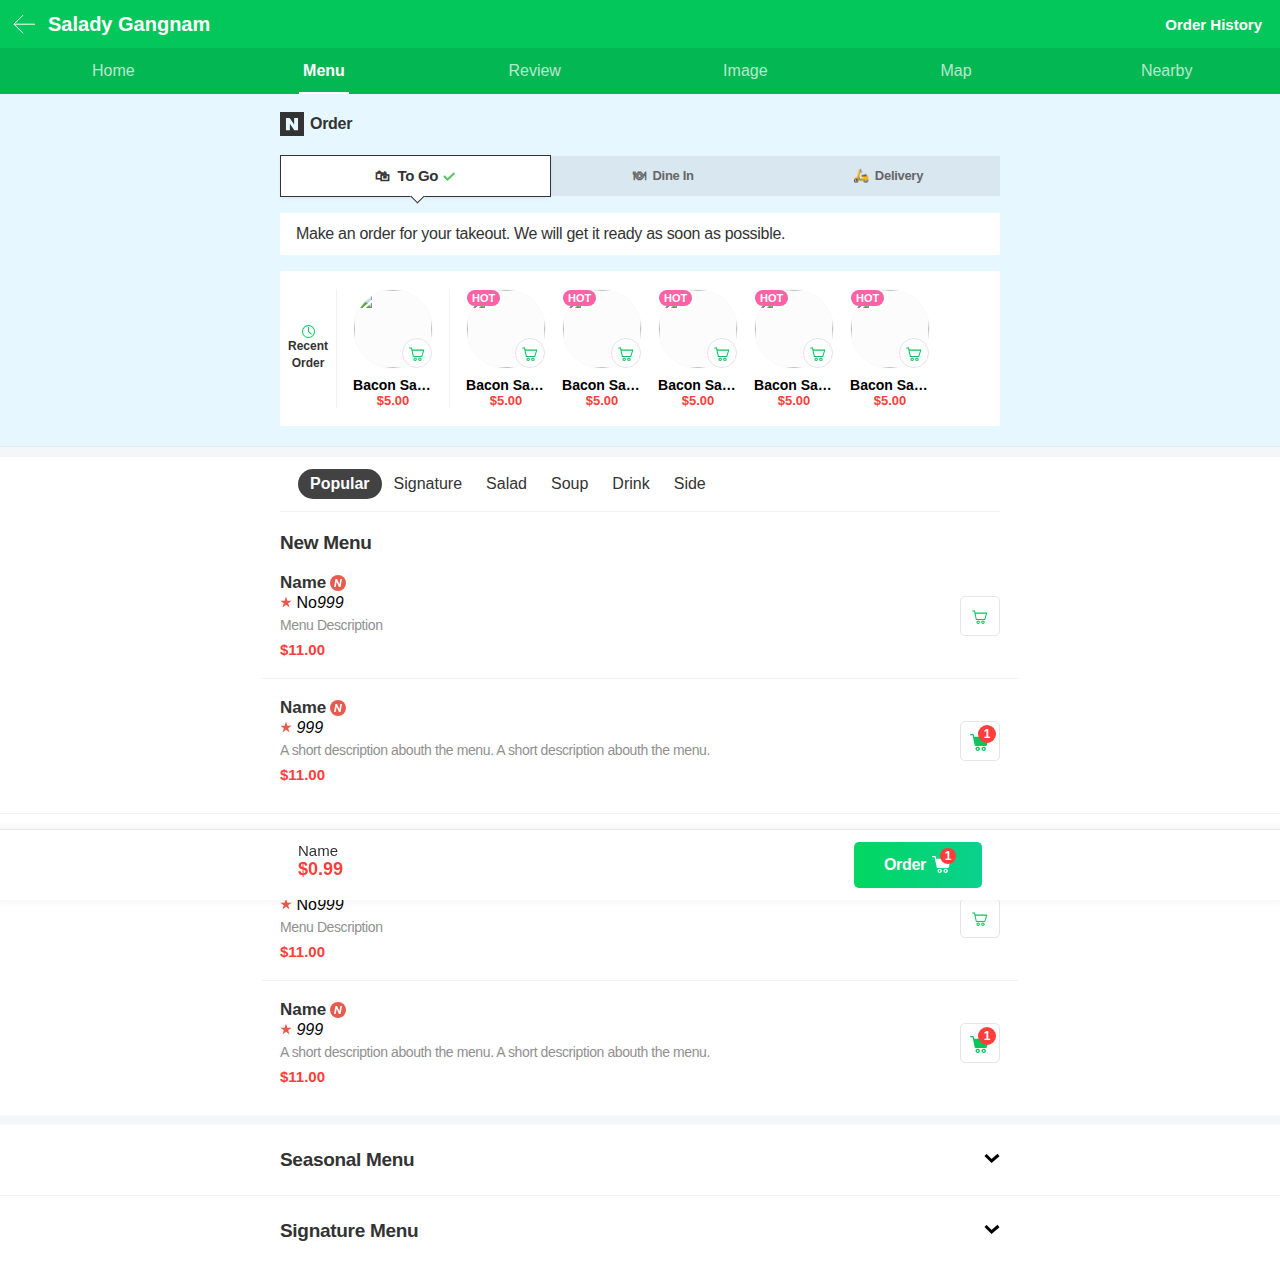
==== commit 8afc57eb: "feat: add menu item" ====
--- a/docs/index.html
+++ b/docs/index.html
@@ -203,7 +203,215 @@
                 </ul>
             </div>
         </div>
-        <div style="height: 900px;"></div>
+        <!--Menu List-->
+        <div class="menu-list-area new">
+            <div class="common-inner">
+                <div class="menu-category">
+                    <p class="title">New Menu</p>
+                </div>
+                <ul class="menu-list">
+                    <li class="menu-item">
+                        <a href="./detail.html" class="menu-detail">
+                            <div class="menu-image-area">
+                                <img src="https://via.placeholder.com/100x110/ffffff/000000" class="menu-img" alt="">
+                            </div>
+                            <div class="menu-info-area">
+                                <p class="menu-name-group">
+                                    <span class="menu-name">Name</span>
+                                    <img src="../assets/images/ico-new.svg" alt="">
+                                </p>
+                                <div class="menu-order-group">
+                                    <span class="menu-grade"><img class="ico-star" src="../assets/images/ico-star.svg"
+                                            alt=""></span>
+                                    <span class="menu-number-of-order">No<em>999</em></span>
+                                </div>
+                                <p class="menu-desc">Menu Description</p>
+                                <p class="menu-price">$11.00</p>
+                            </div>
+                        </a>
+                        <a href="#" class="btn-cart">
+                            <img src="../assets/images/ico-cart.svg" alt="cart">
+                        </a>
+                    </li>
+                    <li class="menu-item">
+                        <a href="./detail.html" class="menu-detail">
+                            <div class="menu-image-area">
+                                <img src="https://via.placeholder.com/100x110/ffffff/000000" class="menu-img" alt="">
+                            </div>
+                            <div class="menu-info-area">
+                                <p class="menu-name-group">
+                                    <span class="menu-name">Name</span>
+                                    <img src="../assets/images/ico-new.svg" alt="">
+                                </p>
+                                <div class="menu-order-group">
+                                    <span class="menu-grade"><img src="../assets/images/ico-star.svg" class="ico-star"
+                                            alt=""></span>
+                                    <span class="menu-number-of-order"><em>999</em></span>
+                                </div>
+                                <p class="menu-desc">A short description abouth the menu. A short description abouth the
+                                    menu.</p>
+                                <p class="menu-price">$11.00</p>
+                            </div>
+                        </a>
+                        <a href="#" class="btn-cart">
+                            <img src="../assets/images/ico-cart-fill-green.svg" class="ico-cart" alt="cart">
+                            <span class="num">1</span>
+                        </a>
+                    </li>
+                </ul>
+            </div>
+        </div>
+        <div class="menu-list-area popular">
+            <div class="common-inner">
+                <div class="menu-category">
+                    <div class="title-area">
+                        <p class="title">Popular Menu</p>
+                        <div class="period">
+                            <img src="../assets/images/ico-period.svg" alt="">
+                            for the past 3 months
+                        </div>
+                    </div>
+                </div>
+                <ul class="menu-list">
+                    <li class="menu-item">
+                        <a href="./detail.html" class="menu-detail">
+                            <div class="menu-image-area">
+                                <img src="https://via.placeholder.com/100x110/ffffff/000000" class="menu-img" alt="">
+                            </div>
+                            <div class="menu-info-area">
+                                <p class="menu-name-group">
+                                    <span class="menu-name">Name</span>
+                                    <img src="../assets/images/ico-new.svg" alt="">
+                                </p>
+                                <div class="menu-order-group">
+                                    <span class="menu-grade"><img class="ico-star" src="../assets/images/ico-star.svg"
+                                            alt=""></span>
+                                    <span class="menu-number-of-order">No<em>999</em></span>
+                                </div>
+                                <p class="menu-desc">Menu Description</p>
+                                <p class="menu-price">$11.00</p>
+                            </div>
+                        </a>
+                        <a href="#" class="btn-cart">
+                            <img src="../assets/images/ico-cart.svg" alt="cart">
+                        </a>
+                    </li>
+                    <li class="menu-item">
+                        <a href="./detail.html" class="menu-detail">
+                            <div class="menu-image-area">
+                                <img src="https://via.placeholder.com/100x110/ffffff/000000" class="menu-img" alt="">
+                            </div>
+                            <div class="menu-info-area">
+                                <p class="menu-name-group">
+                                    <span class="menu-name">Name</span>
+                                    <img src="../assets/images/ico-new.svg" alt="">
+                                </p>
+                                <div class="menu-order-group">
+                                    <span class="menu-grade"><img src="../assets/images/ico-star.svg" class="ico-star"
+                                            alt=""></span>
+                                    <span class="menu-number-of-order"><em>999</em></span>
+                                </div>
+                                <p class="menu-desc">A short description abouth the menu. A short description abouth the
+                                    menu.</p>
+                                <p class="menu-price">$11.00</p>
+                            </div>
+                        </a>
+                        <a href="#" class="btn-cart">
+                            <img src="../assets/images/ico-cart-fill-green.svg" class="ico-cart" alt="cart">
+                            <span class="num">1</span>
+                        </a>
+                    </li>
+                </ul>
+            </div>
+        </div>
+        <div class="menu-list-area is-closed">
+            <div class="common-inner">
+                <div class="menu-category">
+                    <p class="title">Seasonal Menu</p>
+                    <button>
+                        <img class="ico-arrow" src="../assets/images/ico-arrow.svg" alt="">
+                    </button>
+                </div>
+                <ul class="menu-list">
+                    <li class="menu-item">
+                        <a href="./detail.html" class="menu-detail">
+                            <div class="menu-image-area">
+                                <img src="https://via.placeholder.com/100x110/ffffff/000000" class="menu-img" alt="">
+                            </div>
+                            <div class="menu-info-area">
+                                <p class="menu-name-group">
+                                    <span class="menu-name">Name</span>
+                                    <img src="../assets/images/ico-new.svg" alt="">
+                                </p>
+                                <div class="menu-order-group">
+                                    <span class="menu-grade"><img class="ico-star" src="../assets/images/ico-star.svg"
+                                            alt=""></span>
+                                    <span class="menu-number-of-order">No<em>999</em></span>
+                                </div>
+                                <p class="menu-desc">Menu Description</p>
+                                <p class="menu-price">$11.00</p>
+                            </div>
+                        </a>
+                        <a href="#" class="btn-cart">
+                            <img src="../assets/images/ico-cart.svg" alt="cart">
+                        </a>
+                    </li>
+                    <li class="menu-item">
+                        <a href="./detail.html" class="menu-detail">
+                            <div class="menu-image-area">
+                                <img src="https://via.placeholder.com/100x110/ffffff/000000" class="menu-img" alt="">
+                            </div>
+                            <div class="menu-info-area">
+                                <p class="menu-name-group">
+                                    <span class="menu-name">Name</span>
+                                    <img src="../assets/images/ico-new.svg" alt="">
+                                </p>
+                                <div class="menu-order-group">
+                                    <span class="menu-grade"><img src="../assets/images/ico-star.svg" class="ico-star"
+                                            alt=""></span>
+                                    <span class="menu-number-of-order"><em>999</em></span>
+                                </div>
+                                <p class="menu-desc">A short description abouth the menu. A short description abouth
+                                    the
+                                    menu.</p>
+                                <p class="menu-price">$11.00</p>
+                            </div>
+                        </a>
+                        <a href="#" class="btn-cart">
+                            <img src="../assets/images/ico-cart-fill-green.svg" class="ico-cart" alt="cart">
+                            <span class="num">1</span>
+                        </a>
+                    </li>
+                </ul>
+            </div>
+        </div>
+        <div class="menu-list-area is-closed">
+            <div class="common-inner">
+                <div class="menu-category">
+                    <p class="title">Signature Menu</p>
+                    <button>
+                        <img class="ico-arrow" src="../assets/images/ico-arrow.svg" alt="">
+                    </button>
+                </div>
+            </div>
+        </div>
+
+        <div class="order-box-area">
+            <div class="common-inner">
+                <div>
+                    <p class="menu-name">Name</p>
+                    <p class="menu-price">$0.99</p>
+                </div>
+                <a href="" class="btn-order">
+                    <span class="txt">Order</span>
+                    <span class="icon">
+                        <img src="../assets/images/ico-cart-fill.svg" alt="" class="ico-cart">
+                        <span class="num">1</span>
+                    </span>
+                </a>
+            </div>
+        </div>
+
     </div>
 </body>
 
--- a/assets/css/styles.css
+++ b/assets/css/styles.css
@@ -172,7 +172,7 @@
   display: flex;
 }
 .place-header .my-orders {
-  padding-right: 10px;
+  padding-right: 18px;
   font-size: 15px;
   font-weight: 700;
 }
@@ -279,6 +279,7 @@
   top: 94px;
   margin-top: 10px;
   background-color: #fff;
+  z-index: 5500;
 }
 .menu-category-area .common-inner {
   border-bottom: 1px solid #f2f2f2;
@@ -289,7 +290,7 @@
   position: absolute;
   top: 0;
   left: 0;
-  width: 10px;
+  width: 18px;
   height: 100%;
   pointer-events: none;
   background-image: linear-gradient(to right, #fff 35%, rgba(255, 255, 255, 0));
@@ -300,7 +301,7 @@
   position: absolute;
   top: 0;
   right: 0;
-  width: 10px;
+  width: 18px;
   height: 100%;
   pointer-events: none;
   background-image: linear-gradient(to right, rgba(255, 255, 255, 0), #fff 65%);
@@ -311,10 +312,10 @@
   height: 54px;
 }
 .menu-category-area .category-item:first-child {
-  padding-left: 10px;
+  padding-left: 18px;
 }
 .menu-category-area .category-item:last-child {
-  padding-right: 10px;
+  padding-right: 18px;
 }
 .menu-category-area .category-tab {
   display: flex;
@@ -331,8 +332,63 @@
   color: #fff;
 }
 
+.menu-list-area {
+  padding: 20px 18px 10px;
+  background-color: #fff;
+}
+.menu-list-area:not(.new):not(.popular) {
+  margin-top: 10px;
+}
+.menu-list-area.new {
+  border-bottom: 1px solid #f2f2f2;
+}
+.menu-list-area.is-closed {
+  padding: 24px 18px;
+}
+.menu-list-area.is-closed + .is-closed {
+  margin-top: 0;
+  border-top: 1px solid #f2f2f2;
+}
+.menu-list-area.is-closed .ico-arrow {
+  transform: rotate(180deg);
+}
+.menu-list-area.is-closed .menu-list {
+  display: none;
+}
+.menu-list-area .menu-category {
+  display: flex;
+  justify-content: space-between;
+  align-items: center;
+}
+.menu-list-area .title-area {
+  display: flex;
+  align-items: center;
+}
+.menu-list-area .title {
+  font-size: 19px;
+  font-weight: 700;
+  color: #333;
+  letter-spacing: -0.3px;
+}
+.menu-list-area .period {
+  font-size: 14px;
+  letter-spacing: -0.3px;
+  color: #666;
+}
+.menu-list-area .period::before {
+  content: "";
+  display: inline-block;
+  background-color: #ededed;
+  margin: 0 10px;
+  width: 4px;
+  height: 4px;
+  margin-right: 8px;
+  border-radius: 100%;
+  vertical-align: middle;
+}
+
 .order-info-area {
-  padding: 10px 10px 20px;
+  padding: 10px 18px 20px;
   border-bottom: 1px solid rgba(0, 0, 0, 0.04);
   background-color: #e7f7ff;
 }
@@ -456,7 +512,7 @@
   border-right: 1px solid #f2f2f2;
 }
 .recent-order-area .recent-menu-item:last-child {
-  padding-right: 10px;
+  padding-right: 18px;
 }
 .recent-order-area .menu-img-area {
   position: relative;
@@ -513,6 +569,212 @@
   overflow: hidden;
 }
 
+.menu-item {
+  display: flex;
+  align-items: center;
+  padding: 18px;
+  margin: 0 -18px;
+}
+.menu-item:not(:last-child) {
+  border-bottom: 1px solid #f2f2f2;
+}
+.menu-item .menu-detail {
+  display: flex;
+  align-items: center;
+  flex: 1;
+}
+.menu-item .menu-img-area {
+  position: relative;
+  flex-shrink: 0;
+  margin-right: 12px;
+  border-radius: 5px;
+  overflow: hidden;
+}
+.menu-item .menu-img-area:not(.no-img)::after {
+  content: "";
+  position: absolute;
+  top: 0;
+  left: 0;
+  right: 0;
+  bottom: 0;
+  background-color: rgba(0, 0, 0, 0.06);
+}
+.menu-item .menu-img-area .menu-img {
+  display: block;
+}
+.menu-item .menu-desc {
+  margin-top: 4px;
+  letter-spacing: -0.4px;
+  color: #909090;
+  font-size: 14px;
+  line-height: 19px;
+  max-height: 21px;
+  overflow: hidden;
+  display: -webkit-box;
+  -webkit-line-clamp: 2;
+  -webkit-box-orient: vertical; /* autoprefixer: off */
+}
+.menu-item .menu-price {
+  margin-top: 4px;
+  line-height: 1.4;
+  font-size: 15px;
+  font-weight: 700;
+  color: #ff3d3b;
+}
+.menu-item .btn-cart {
+  position: relative;
+  display: flex;
+  justify-content: center;
+  align-items: center;
+  margin-left: 16px;
+  width: 40px;
+  height: 40px;
+  border-radius: 5px;
+  border: 1px solid #e5e5e5;
+}
+.menu-item .btn-cart .ico-cart {
+  width: 20px;
+  height: 20px;
+}
+.menu-item .btn-cart .num {
+  position: absolute;
+  top: 3px;
+  right: 3px;
+  width: 18px;
+  height: 18px;
+  line-height: 18px;
+  border-radius: 50%;
+  background-color: #ff3d3b;
+  font-size: 12px;
+  font-weight: 700;
+  text-align: center;
+  color: #fff;
+}
+.menu-item .btn-cart.disabled {
+  font-size: 12px;
+  border: 0;
+  background-color: #eee;
+  color: #777;
+  cursor: not-allowed;
+  pointer-events: none;
+}
+
+.menu-name-group {
+  display: flex;
+  align-items: center;
+}
+.menu-name-group .menu-name {
+  margin-right: 4px;
+  font-size: 17px;
+  line-height: 22px;
+  font-weight: 700;
+  color: #333;
+}
+.menu-name-group .ico-new {
+  margin-left: 4px;
+}
+.menu-name-group .badge-popular {
+  margin-left: 6px;
+}
+
+.menu-info-group {
+  display: flex;
+  flex-shrink: 0;
+  margin-top: 4px;
+  font-size: 14px;
+}
+.menu-info-group .menu-grade {
+  flex-shrink: 0;
+  font-weight: 700;
+  color: #333;
+}
+.menu-info-group .ico-star {
+  margin-top: 2px;
+}
+.menu-info-group + .menu-number-of-order::before {
+  content: "";
+  display: inline-block;
+  width: 12px;
+  height: 12px;
+  margin: 0 8px;
+  background-color: #ededed;
+  transform: translateY(1px);
+}
+.menu-info-group .menu-number-of-order {
+  color: #8f8f8f;
+}
+.menu-info-group .menu-number-of-order em {
+  font-style: normal;
+  font-weight: 700;
+  color: #333;
+  margin-left: 4px;
+}
+
+.order-box-area {
+  position: fixed;
+  bottom: 0;
+  left: 0;
+  right: 0;
+  border-top: 1px solid #e8e8e8;
+  box-shadow: 0 0 6px 4px rgba(0, 0, 0, 0.03);
+  background-color: #fff;
+  z-index: 9100;
+}
+.order-box-area .common-inner {
+  display: flex;
+  justify-content: space-between;
+  padding: 12px 18px;
+}
+.order-box-area .menu-name {
+  font-size: 15px;
+  color: #333;
+  text-overflow: ellipsis;
+  white-space: nowrap;
+  overflow: hidden;
+}
+.order-box-area .menu-price {
+  font-size: 18px;
+  font-weight: 700;
+  color: #ff3d3b;
+  text-overflow: ellipsis;
+  white-space: nowrap;
+  overflow: hidden;
+}
+.order-box-area .btn-order {
+  display: flex;
+  justify-content: center;
+  align-items: center;
+  width: 128px;
+  height: 46px;
+  border-radius: 5px;
+  background-image: linear-gradient(to right, #01d760, #0ad18e);
+  font-weight: 700;
+  letter-spacing: -0.3px;
+  color: #fff;
+}
+.order-box-area .icon {
+  position: relative;
+  margin-left: 6px;
+}
+.order-box-area .ico-cart {
+  width: 20px;
+  height: 20px;
+}
+.order-box-area .num {
+  position: absolute;
+  top: -5px;
+  right: -4px;
+  width: 16px;
+  height: 16px;
+  line-height: 16px;
+  border-radius: 50%;
+  background-color: #ff3d3b;
+  font-size: 12px;
+  font-weight: 700;
+  text-align: center;
+  color: #fff;
+}
+
 .container {
   padding-top: 94px;
   background-color: #f4f7f9;
@@ -521,4 +783,15 @@
 .common-inner {
   margin: 0 auto;
   max-width: 720px;
+}
+
+.badge-popular {
+  display: inline-block;
+  padding: 0 5px;
+  border-radius: 10px;
+  font-size: 11px;
+  line-height: 16px;
+  font-weight: 700;
+  background-color: #ff61a7;
+  color: #fff;
 }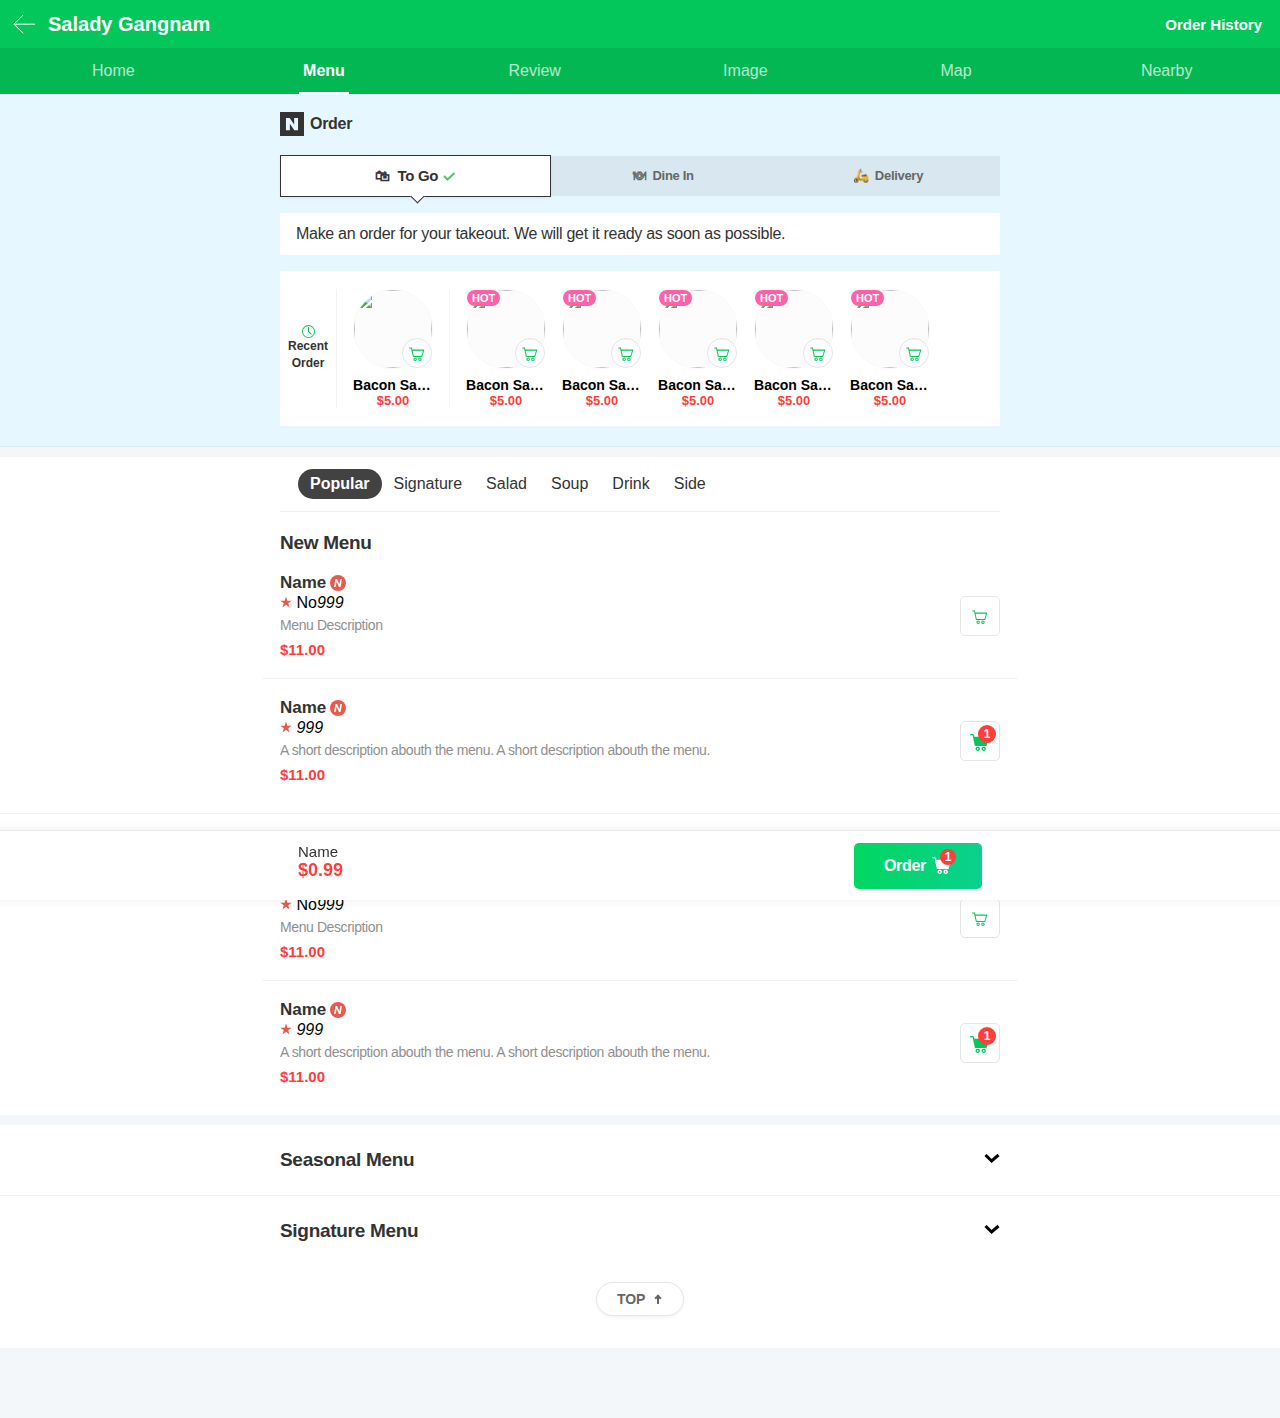
==== commit 6a34fcda: "feat: add to order box area height" ====
--- a/docs/index.html
+++ b/docs/index.html
@@ -412,6 +412,11 @@
             </div>
         </div>
 
+        <!-- To the top-->
+        <div class="go-to-top">
+            <a href="" class="link">Top <i class="ico-up"></i></a>
+        </div>
+
     </div>
 </body>
 
--- a/assets/css/styles.css
+++ b/assets/css/styles.css
@@ -715,6 +715,7 @@
   bottom: 0;
   left: 0;
   right: 0;
+  height: 70px;
   border-top: 1px solid #e8e8e8;
   box-shadow: 0 0 6px 4px rgba(0, 0, 0, 0.03);
   background-color: #fff;
@@ -775,9 +776,56 @@
   color: #fff;
 }
 
+.go-to-top {
+  padding: 16px 0 32px;
+  background-color: #fff;
+  text-align: center;
+}
+.go-to-top .link {
+  display: inline-block;
+  padding: 8px 20px;
+  border-radius: 20px;
+  border: 1px solid #e5e5e5;
+  background-color: #fff;
+  font-size: 14px;
+  font-weight: 700;
+  color: #666;
+  box-shadow: 0 2px 3px 0 rgba(0, 0, 0, 0.04);
+  text-transform: uppercase;
+}
+.go-to-top .ico-up {
+  position: relative;
+  display: inline-block;
+  margin-left: 4px;
+  width: 10px;
+  height: 10px;
+}
+.go-to-top .ico-up::before {
+  content: "";
+  position: absolute;
+  top: 4px;
+  left: 50%;
+  width: 5px;
+  height: 5px;
+  border-top: 2px solid #666;
+  border-left: 2px solid #666;
+  transform: translate(-50%, -50%) rotate(45deg);
+}
+.go-to-top .ico-up::after {
+  content: "";
+  position: absolute;
+  top: 1px;
+  left: 50%;
+  width: 2px;
+  height: 9px;
+  background-color: #666;
+  transform: translateX(-50%);
+}
+
 .container {
   padding-top: 94px;
   background-color: #f4f7f9;
+  padding-bottom: 70px;
 }
 
 .common-inner {
@@ -794,4 +842,4 @@
   font-weight: 700;
   background-color: #ff61a7;
   color: #fff;
-}+}/*# sourceMappingURL=styles.css.map */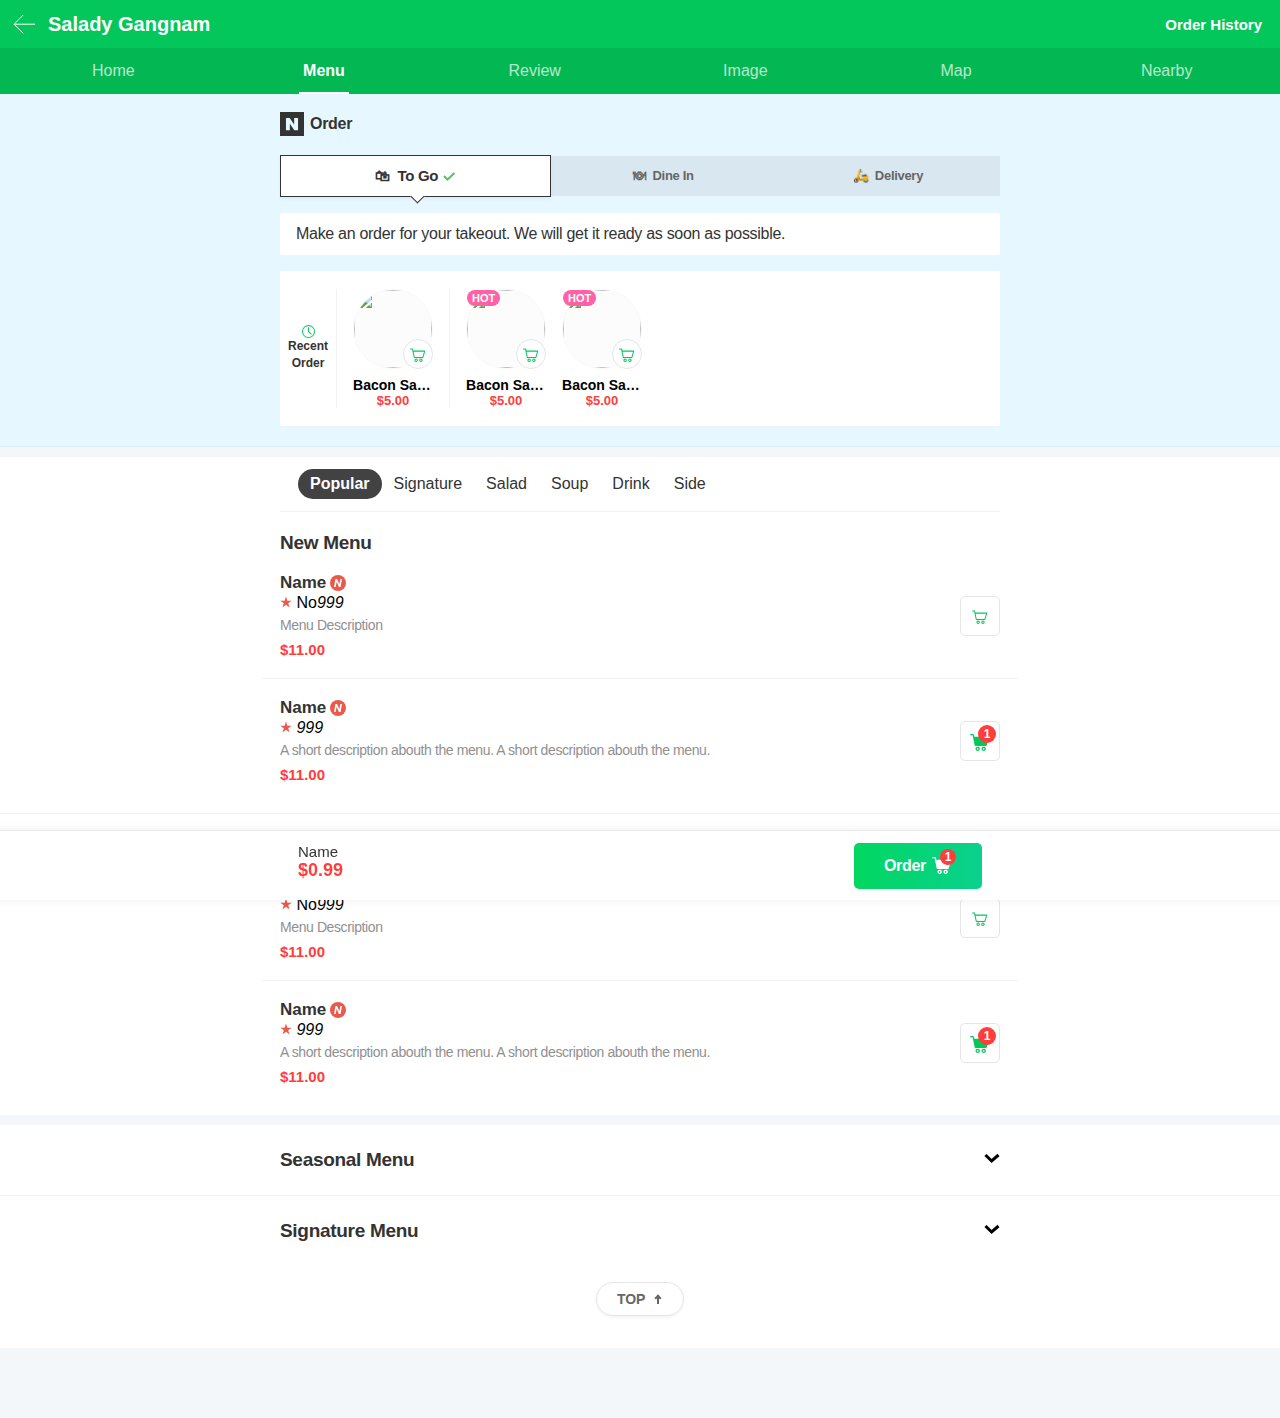
==== commit 12e30aff: "refactor: refactor recent order area" ====
--- a/docs/index.html
+++ b/docs/index.html
@@ -84,67 +84,40 @@
                     <div class="recent-menu-area scroll-x">
                         <ul class="recent-menu-list">
                             <li class="recent-menu-item is-ordered">
-                                <div class="menu-img-area">
-                                    <img class="menu-img" src="https://via.placeholder.com/80" alt="">
-                                    <span class="badge-cart">
-                                        <img src="../assets//images/ico-cart.svg" alt="" class="ico-cart">
-                                    </span>
-                                </div>
+                                <a href="./detail.html">
+                                    <div class="menu-img-area">
+                                        <img class="menu-img" src="https://via.placeholder.com/80" alt="">
+                                    </div>
+                                </a>
+                                <a class="badge-cart">
+                                    <img src="../assets//images/ico-cart.svg" alt="" class="ico-cart">
+                                </a>
                                 <p class="menu-name">Bacon Salad</p>
                                 <p class="menu-price">$5.00</p>
                             </li>
                             <li class="recent-menu-item">
-                                <div class="menu-img-area">
-                                    <span class="badge-popular">HOT</span>
-                                    <img class="menu-img" src="https://via.placeholder.com/80" alt="">
-                                    <span class="badge-cart">
-                                        <img src="../assets//images/ico-cart.svg" alt="" class="ico-cart">
-                                    </span>
-                                </div>
-                                <p class="menu-name">Bacon Salad With Gimchi</p>
-                                <p class="menu-price">$5.00</p>
-                            </li>
-                            <li class="recent-menu-item">
-                                <div class="menu-img-area">
-                                    <span class="badge-popular">HOT</span>
-                                    <img class="menu-img" src="https://via.placeholder.com/80" alt="">
-                                    <span class="badge-cart">
-                                        <img src="../assets//images/ico-cart.svg" alt="" class="ico-cart">
-                                    </span>
-                                </div>
+                                <a href="./detail.html">
+                                    <div class="menu-img-area">
+                                        <span class="badge-popular">HOT</span>
+                                        <img class="menu-img" src="https://via.placeholder.com/80" alt="">
+                                    </div>
+                                </a>
+                                <a class="badge-cart">
+                                    <img src="../assets//images/ico-cart.svg" alt="" class="ico-cart">
+                                </a>
                                 <p class="menu-name">Bacon Salad</p>
                                 <p class="menu-price">$5.00</p>
                             </li>
                             <li class="recent-menu-item">
-                                <div class="menu-img-area">
-                                    <span class="badge-popular">HOT</span>
-                                    <img class="menu-img" src="https://via.placeholder.com/80" alt="">
-                                    <span class="badge-cart">
-                                        <img src="../assets//images/ico-cart.svg" alt="" class="ico-cart">
-                                    </span>
-                                </div>
-                                <p class="menu-name">Bacon Salad</p>
-                                <p class="menu-price">$5.00</p>
-                            </li>
-                            <li class="recent-menu-item">
-                                <div class="menu-img-area">
-                                    <span class="badge-popular">HOT</span>
-                                    <img class="menu-img" src="https://via.placeholder.com/80" alt="">
-                                    <span class="badge-cart">
-                                        <img src="../assets//images/ico-cart.svg" alt="" class="ico-cart">
-                                    </span>
-                                </div>
-                                <p class="menu-name">Bacon Salad</p>
-                                <p class="menu-price">$5.00</p>
-                            </li>
-                            <li class="recent-menu-item">
-                                <div class="menu-img-area">
-                                    <span class="badge-popular">HOT</span>
-                                    <img class="menu-img" src="https://via.placeholder.com/80" alt="">
-                                    <span class="badge-cart">
-                                        <img src="../assets//images/ico-cart.svg" alt="" class="ico-cart">
-                                    </span>
-                                </div>
+                                <a href="./detail.html">
+                                    <div class="menu-img-area">
+                                        <span class="badge-popular">HOT</span>
+                                        <img class="menu-img" src="https://via.placeholder.com/80" alt="">
+                                    </div>
+                                </a>
+                                <a class="badge-cart">
+                                    <img src="../assets//images/ico-cart.svg" alt="" class="ico-cart">
+                                </a>
                                 <p class="menu-name">Bacon Salad</p>
                                 <p class="menu-price">$5.00</p>
                             </li>
--- a/assets/css/styles.css
+++ b/assets/css/styles.css
@@ -213,360 +213,6 @@
   display: inline-block;
   padding: 0 4px;
   line-height: 46px;
-}
-
-.dimmed-layer {
-  position: fixed;
-  top: 0;
-  left: 0;
-  right: 0;
-  bottom: 0;
-  background-color: rgba(0, 0, 0, 0.8);
-  z-index: 9998;
-}
-
-.order-type-popup {
-  position: fixed;
-  left: 0;
-  right: 0;
-  bottom: 0;
-  padding: 32px 0 40px;
-  border-radius: 16px 16px 0 0;
-  background-color: #fff;
-  z-index: 9999;
-  text-align: center;
-}
-.order-type-popup .title {
-  font-size: 20px;
-  font-weight: 700;
-  color: #000;
-}
-.order-type-popup .type-list {
-  display: flex;
-  margin-top: 32px;
-}
-.order-type-popup .type-item {
-  flex: 1;
-}
-.order-type-popup .type-item + .type-item {
-  border-left: 1px solid #f2f2f2;
-}
-.order-type-popup .icon {
-  width: 100px;
-  height: auto;
-  color: #03c75a;
-}
-.order-type-popup .desc {
-  margin-top: 8px;
-  font-size: 15px;
-  line-height: 1.5;
-  font-weight: 600;
-  color: #000;
-}
-.order-type-popup .btn-selection {
-  display: inline-block;
-  margin-top: 10px;
-  padding: 6px 18px;
-  font-size: 16px;
-  font-weight: 700;
-  border-radius: 28px;
-  background-color: #424242;
-  color: #fff;
-}
-
-.menu-category-area {
-  position: sticky;
-  top: 94px;
-  margin-top: 10px;
-  background-color: #fff;
-  z-index: 5500;
-}
-.menu-category-area .common-inner {
-  border-bottom: 1px solid #f2f2f2;
-  position: relative;
-}
-.menu-category-area .common-inner::before {
-  content: "";
-  position: absolute;
-  top: 0;
-  left: 0;
-  width: 18px;
-  height: 100%;
-  pointer-events: none;
-  background-image: linear-gradient(to right, #fff 35%, rgba(255, 255, 255, 0));
-  z-index: 1;
-}
-.menu-category-area .common-inner::after {
-  content: "";
-  position: absolute;
-  top: 0;
-  right: 0;
-  width: 18px;
-  height: 100%;
-  pointer-events: none;
-  background-image: linear-gradient(to right, rgba(255, 255, 255, 0), #fff 65%);
-}
-.menu-category-area .category-list {
-  display: flex;
-  align-items: center;
-  height: 54px;
-}
-.menu-category-area .category-item:first-child {
-  padding-left: 18px;
-}
-.menu-category-area .category-item:last-child {
-  padding-right: 18px;
-}
-.menu-category-area .category-tab {
-  display: flex;
-  align-items: center;
-  padding: 0 12px;
-  font-size: 16px;
-  height: 30px;
-  border-radius: 15px;
-  color: #333;
-}
-.menu-category-area .category-tab.is-active {
-  background-color: #424242;
-  font-weight: 700;
-  color: #fff;
-}
-
-.menu-list-area {
-  padding: 20px 18px 10px;
-  background-color: #fff;
-}
-.menu-list-area:not(.new):not(.popular) {
-  margin-top: 10px;
-}
-.menu-list-area.new {
-  border-bottom: 1px solid #f2f2f2;
-}
-.menu-list-area.is-closed {
-  padding: 24px 18px;
-}
-.menu-list-area.is-closed + .is-closed {
-  margin-top: 0;
-  border-top: 1px solid #f2f2f2;
-}
-.menu-list-area.is-closed .ico-arrow {
-  transform: rotate(180deg);
-}
-.menu-list-area.is-closed .menu-list {
-  display: none;
-}
-.menu-list-area .menu-category {
-  display: flex;
-  justify-content: space-between;
-  align-items: center;
-}
-.menu-list-area .title-area {
-  display: flex;
-  align-items: center;
-}
-.menu-list-area .title {
-  font-size: 19px;
-  font-weight: 700;
-  color: #333;
-  letter-spacing: -0.3px;
-}
-.menu-list-area .period {
-  font-size: 14px;
-  letter-spacing: -0.3px;
-  color: #666;
-}
-.menu-list-area .period::before {
-  content: "";
-  display: inline-block;
-  background-color: #ededed;
-  margin: 0 10px;
-  width: 4px;
-  height: 4px;
-  margin-right: 8px;
-  border-radius: 100%;
-  vertical-align: middle;
-}
-
-.order-info-area {
-  padding: 10px 18px 20px;
-  border-bottom: 1px solid rgba(0, 0, 0, 0.04);
-  background-color: #e7f7ff;
-}
-.order-info-area .info-main-title {
-  line-height: 39px;
-}
-.order-info-area .title {
-  display: flex;
-  align-items: center;
-  font-style: 18px;
-  font-weight: 700;
-  letter-spacing: -0.3px;
-  color: #333;
-}
-.order-info-area .title .ico-n-logo {
-  margin-right: 6px;
-  width: 24px;
-  height: 24px;
-}
-
-.tab-switch-box {
-  display: flex;
-  align-items: center;
-  margin-top: 12px;
-}
-.tab-switch-box .tab-switch {
-  flex: 1;
-  background-color: rgba(0, 0, 0, 0.06);
-  line-height: 40px;
-  text-align: center;
-  font-size: 13px;
-  font-weight: 700;
-  color: #666;
-  letter-spacing: -0.3px;
-}
-.tab-switch-box .tab-switch.is-active {
-  position: relative;
-  flex-grow: 1.2;
-  border: 1px solid #333;
-  background-color: #fff;
-  font-size: 15px;
-  color: #333;
-  box-shadow: 0 2px 3px rgba(0, 0, 0, 0.05);
-}
-.tab-switch-box .tab-switch.is-active::after {
-  content: "";
-  position: absolute;
-  bottom: -9px;
-  width: 10px;
-  height: 10px;
-  left: 50%;
-  border: 1px solid;
-  border-width: 0 1px 1px 0;
-  transform: rotate(45deg) translateX(-50%);
-  background-color: #fff;
-}
-.tab-switch-box .tab-switch.is-active .ico-check {
-  display: inline-block;
-  margin-left: 4px;
-  vertical-align: middle;
-}
-.tab-switch-box .tab-switch .ico-check {
-  display: none;
-}
-
-.info-main-notice {
-  display: flex;
-  align-items: center;
-  margin-top: 16px;
-  padding: 12px 16px;
-  border-radius: 2px;
-  background-color: #fff;
-  font-style: 14px;
-  letter-spacing: -0.3px;
-  color: #333;
-}
-.info-main-notice.alert {
-  color: #ff3d3b;
-  font-weight: 700;
-}
-.info-main-notice .ico-clock {
-  margin-right: 6px;
-}
-
-.recent-order-area {
-  display: flex;
-  margin-top: 16px;
-  padding: 18px 0;
-  border-radius: 2px;
-  background-color: #fff;
-}
-.recent-order-area .recent-title {
-  display: flex;
-  flex-direction: column;
-  flex-shrink: 0;
-  justify-content: center;
-  align-items: center;
-  padding: 8px;
-  border-right: 1px solid #f2f2f2;
-  line-height: 1.42;
-  font-size: 12px;
-  font-weight: 700;
-  color: #333;
-  text-align: center;
-}
-.recent-order-area .recent-title .ico-clock {
-  margin-top: 4px;
-  width: 14px;
-}
-.recent-order-area .recent-menu-list {
-  display: flex;
-}
-.recent-order-area .recent-menu-item {
-  box-sizing: content-box;
-  padding-left: 16px;
-  width: 80px;
-  text-align: center;
-}
-.recent-order-area .recent-menu-item.is-ordered {
-  padding-right: 16px;
-  border-right: 1px solid #f2f2f2;
-}
-.recent-order-area .recent-menu-item:last-child {
-  padding-right: 18px;
-}
-.recent-order-area .menu-img-area {
-  position: relative;
-  width: 80px;
-  height: 80px;
-  border: 1px solid #f9f9f9;
-  border-radius: 100%;
-  background-color: rgba(0, 0, 0, 0.01);
-}
-.recent-order-area .badge-popular {
-  position: absolute;
-  top: 0;
-  left: 0;
-  padding: 0 5px;
-  border-radius: 10px;
-  line-height: 16px;
-  font-weight: 700;
-  background-color: #ff61a7;
-  color: #fff;
-}
-.recent-order-area .menu-img {
-  width: 100%;
-  height: 100%;
-  border-radius: 100%;
-}
-.recent-order-area .badge-cart {
-  position: absolute;
-  bottom: 0;
-  right: 0;
-  display: flex;
-  padding: 6px;
-  border: 1px solid #e5e5e5;
-  border-radius: 100%;
-  background-color: #fff;
-}
-.recent-order-area .ico-cart {
-  width: 16px;
-  height: 16px;
-}
-.recent-order-area .menu-name {
-  margin-top: 8px;
-  font-weight: 600;
-  font-size: 14px;
-  text-overflow: ellipsis;
-  white-space: nowrap;
-  overflow: hidden;
-}
-.recent-order-area .menu-price {
-  font-size: 13px;
-  font-weight: 700;
-  color: #ff3d3b;
-  text-overflow: ellipsis;
-  white-space: nowrap;
-  overflow: hidden;
 }
 
 .menu-item {
@@ -710,6 +356,361 @@
   margin-left: 4px;
 }
 
+.menu-category-area {
+  position: sticky;
+  top: 94px;
+  margin-top: 10px;
+  background-color: #fff;
+  z-index: 5500;
+}
+.menu-category-area .common-inner {
+  border-bottom: 1px solid #f2f2f2;
+  position: relative;
+}
+.menu-category-area .common-inner::before {
+  content: "";
+  position: absolute;
+  top: 0;
+  left: 0;
+  width: 18px;
+  height: 100%;
+  pointer-events: none;
+  background-image: linear-gradient(to right, #fff 35%, rgba(255, 255, 255, 0));
+  z-index: 1;
+}
+.menu-category-area .common-inner::after {
+  content: "";
+  position: absolute;
+  top: 0;
+  right: 0;
+  width: 18px;
+  height: 100%;
+  pointer-events: none;
+  background-image: linear-gradient(to right, rgba(255, 255, 255, 0), #fff 65%);
+}
+.menu-category-area .category-list {
+  display: flex;
+  align-items: center;
+  height: 54px;
+}
+.menu-category-area .category-item:first-child {
+  padding-left: 18px;
+}
+.menu-category-area .category-item:last-child {
+  padding-right: 18px;
+}
+.menu-category-area .category-tab {
+  display: flex;
+  align-items: center;
+  padding: 0 12px;
+  font-size: 16px;
+  height: 30px;
+  border-radius: 15px;
+  color: #333;
+}
+.menu-category-area .category-tab.is-active {
+  background-color: #424242;
+  font-weight: 700;
+  color: #fff;
+}
+
+.menu-list-area {
+  padding: 20px 18px 10px;
+  background-color: #fff;
+}
+.menu-list-area:not(.new):not(.popular) {
+  margin-top: 10px;
+}
+.menu-list-area.new {
+  border-bottom: 1px solid #f2f2f2;
+}
+.menu-list-area.is-closed {
+  padding: 24px 18px;
+}
+.menu-list-area.is-closed + .is-closed {
+  margin-top: 0;
+  border-top: 1px solid #f2f2f2;
+}
+.menu-list-area.is-closed .ico-arrow {
+  transform: rotate(180deg);
+}
+.menu-list-area.is-closed .menu-list {
+  display: none;
+}
+.menu-list-area .menu-category {
+  display: flex;
+  justify-content: space-between;
+  align-items: center;
+}
+.menu-list-area .title-area {
+  display: flex;
+  align-items: center;
+}
+.menu-list-area .title {
+  font-size: 19px;
+  font-weight: 700;
+  color: #333;
+  letter-spacing: -0.3px;
+}
+.menu-list-area .period {
+  font-size: 14px;
+  letter-spacing: -0.3px;
+  color: #666;
+}
+.menu-list-area .period::before {
+  content: "";
+  display: inline-block;
+  background-color: #ededed;
+  margin: 0 10px;
+  width: 4px;
+  height: 4px;
+  margin-right: 8px;
+  border-radius: 100%;
+  vertical-align: middle;
+}
+
+.dimmed-layer {
+  position: fixed;
+  top: 0;
+  left: 0;
+  right: 0;
+  bottom: 0;
+  background-color: rgba(0, 0, 0, 0.8);
+  z-index: 9998;
+}
+
+.order-type-popup {
+  position: fixed;
+  left: 0;
+  right: 0;
+  bottom: 0;
+  padding: 32px 0 40px;
+  border-radius: 16px 16px 0 0;
+  background-color: #fff;
+  z-index: 9999;
+  text-align: center;
+}
+.order-type-popup .title {
+  font-size: 20px;
+  font-weight: 700;
+  color: #000;
+}
+.order-type-popup .type-list {
+  display: flex;
+  margin-top: 32px;
+}
+.order-type-popup .type-item {
+  flex: 1;
+}
+.order-type-popup .type-item + .type-item {
+  border-left: 1px solid #f2f2f2;
+}
+.order-type-popup .icon {
+  width: 100px;
+  height: auto;
+  color: #03c75a;
+}
+.order-type-popup .desc {
+  margin-top: 8px;
+  font-size: 15px;
+  line-height: 1.5;
+  font-weight: 600;
+  color: #000;
+}
+.order-type-popup .btn-selection {
+  display: inline-block;
+  margin-top: 10px;
+  padding: 6px 18px;
+  font-size: 16px;
+  font-weight: 700;
+  border-radius: 28px;
+  background-color: #424242;
+  color: #fff;
+}
+
+.order-info-area {
+  padding: 10px 18px 20px;
+  border-bottom: 1px solid rgba(0, 0, 0, 0.04);
+  background-color: #e7f7ff;
+}
+.order-info-area .info-main-title {
+  line-height: 39px;
+}
+.order-info-area .title {
+  display: flex;
+  align-items: center;
+  font-style: 18px;
+  font-weight: 700;
+  letter-spacing: -0.3px;
+  color: #333;
+}
+.order-info-area .title .ico-n-logo {
+  margin-right: 6px;
+  width: 24px;
+  height: 24px;
+}
+
+.tab-switch-box {
+  display: flex;
+  align-items: center;
+  margin-top: 12px;
+}
+.tab-switch-box .tab-switch {
+  flex: 1;
+  background-color: rgba(0, 0, 0, 0.06);
+  line-height: 40px;
+  text-align: center;
+  font-size: 13px;
+  font-weight: 700;
+  color: #666;
+  letter-spacing: -0.3px;
+}
+.tab-switch-box .tab-switch.is-active {
+  position: relative;
+  flex-grow: 1.2;
+  border: 1px solid #333;
+  background-color: #fff;
+  font-size: 15px;
+  color: #333;
+  box-shadow: 0 2px 3px rgba(0, 0, 0, 0.05);
+}
+.tab-switch-box .tab-switch.is-active::after {
+  content: "";
+  position: absolute;
+  bottom: -9px;
+  width: 10px;
+  height: 10px;
+  left: 50%;
+  border: 1px solid;
+  border-width: 0 1px 1px 0;
+  transform: rotate(45deg) translateX(-50%);
+  background-color: #fff;
+}
+.tab-switch-box .tab-switch.is-active .ico-check {
+  display: inline-block;
+  margin-left: 4px;
+  vertical-align: middle;
+}
+.tab-switch-box .tab-switch .ico-check {
+  display: none;
+}
+
+.info-main-notice {
+  display: flex;
+  align-items: center;
+  margin-top: 16px;
+  padding: 12px 16px;
+  border-radius: 2px;
+  background-color: #fff;
+  font-style: 14px;
+  letter-spacing: -0.3px;
+  color: #333;
+}
+.info-main-notice.alert {
+  color: #ff3d3b;
+  font-weight: 700;
+}
+.info-main-notice .ico-clock {
+  margin-right: 6px;
+}
+
+.recent-order-area {
+  display: flex;
+  margin-top: 16px;
+  padding: 18px 0;
+  border-radius: 2px;
+  background-color: #fff;
+}
+.recent-order-area .recent-title {
+  display: flex;
+  flex-direction: column;
+  flex-shrink: 0;
+  justify-content: center;
+  align-items: center;
+  padding: 8px;
+  border-right: 1px solid #f2f2f2;
+  line-height: 1.42;
+  font-size: 12px;
+  font-weight: 700;
+  color: #333;
+  text-align: center;
+}
+.recent-order-area .recent-title .ico-clock {
+  margin-top: 4px;
+  width: 14px;
+}
+.recent-order-area .recent-menu-list {
+  display: flex;
+}
+.recent-order-area .recent-menu-item {
+  position: relative;
+  box-sizing: content-box;
+  padding-right: 16px;
+  width: 80px;
+  text-align: center;
+}
+.recent-order-area .recent-menu-item.is-ordered {
+  padding-left: 16px;
+  border-right: 1px solid #f2f2f2;
+}
+.recent-order-area .recent-menu-item.is-ordered + .recent-menu-item {
+  padding-left: 16px;
+}
+.recent-order-area .menu-img-area {
+  position: relative;
+  width: 80px;
+  height: 80px;
+  border: 1px solid #f9f9f9;
+  border-radius: 100%;
+  background-color: rgba(0, 0, 0, 0.01);
+}
+.recent-order-area .badge-popular {
+  position: absolute;
+  top: 0;
+  left: 0;
+  padding: 0 5px;
+  border-radius: 10px;
+  line-height: 16px;
+  font-weight: 700;
+  background-color: #ff61a7;
+  color: #fff;
+}
+.recent-order-area .menu-img {
+  width: 100%;
+  height: 100%;
+  border-radius: 100%;
+}
+.recent-order-area .badge-cart {
+  position: absolute;
+  top: 50px;
+  right: 16px;
+  display: flex;
+  padding: 6px;
+  border: 1px solid #e5e5e5;
+  border-radius: 100%;
+  background-color: #fff;
+}
+.recent-order-area .ico-cart {
+  width: 16px;
+  height: 16px;
+}
+.recent-order-area .menu-name {
+  margin-top: 8px;
+  font-weight: 600;
+  font-size: 14px;
+  text-overflow: ellipsis;
+  white-space: nowrap;
+  overflow: hidden;
+}
+.recent-order-area .menu-price {
+  font-size: 13px;
+  font-weight: 700;
+  color: #ff3d3b;
+  text-overflow: ellipsis;
+  white-space: nowrap;
+  overflow: hidden;
+}
+
 .order-box-area {
   position: fixed;
   bottom: 0;
@@ -842,4 +843,4 @@
   font-weight: 700;
   background-color: #ff61a7;
   color: #fff;
-}/*# sourceMappingURL=styles.css.map */+}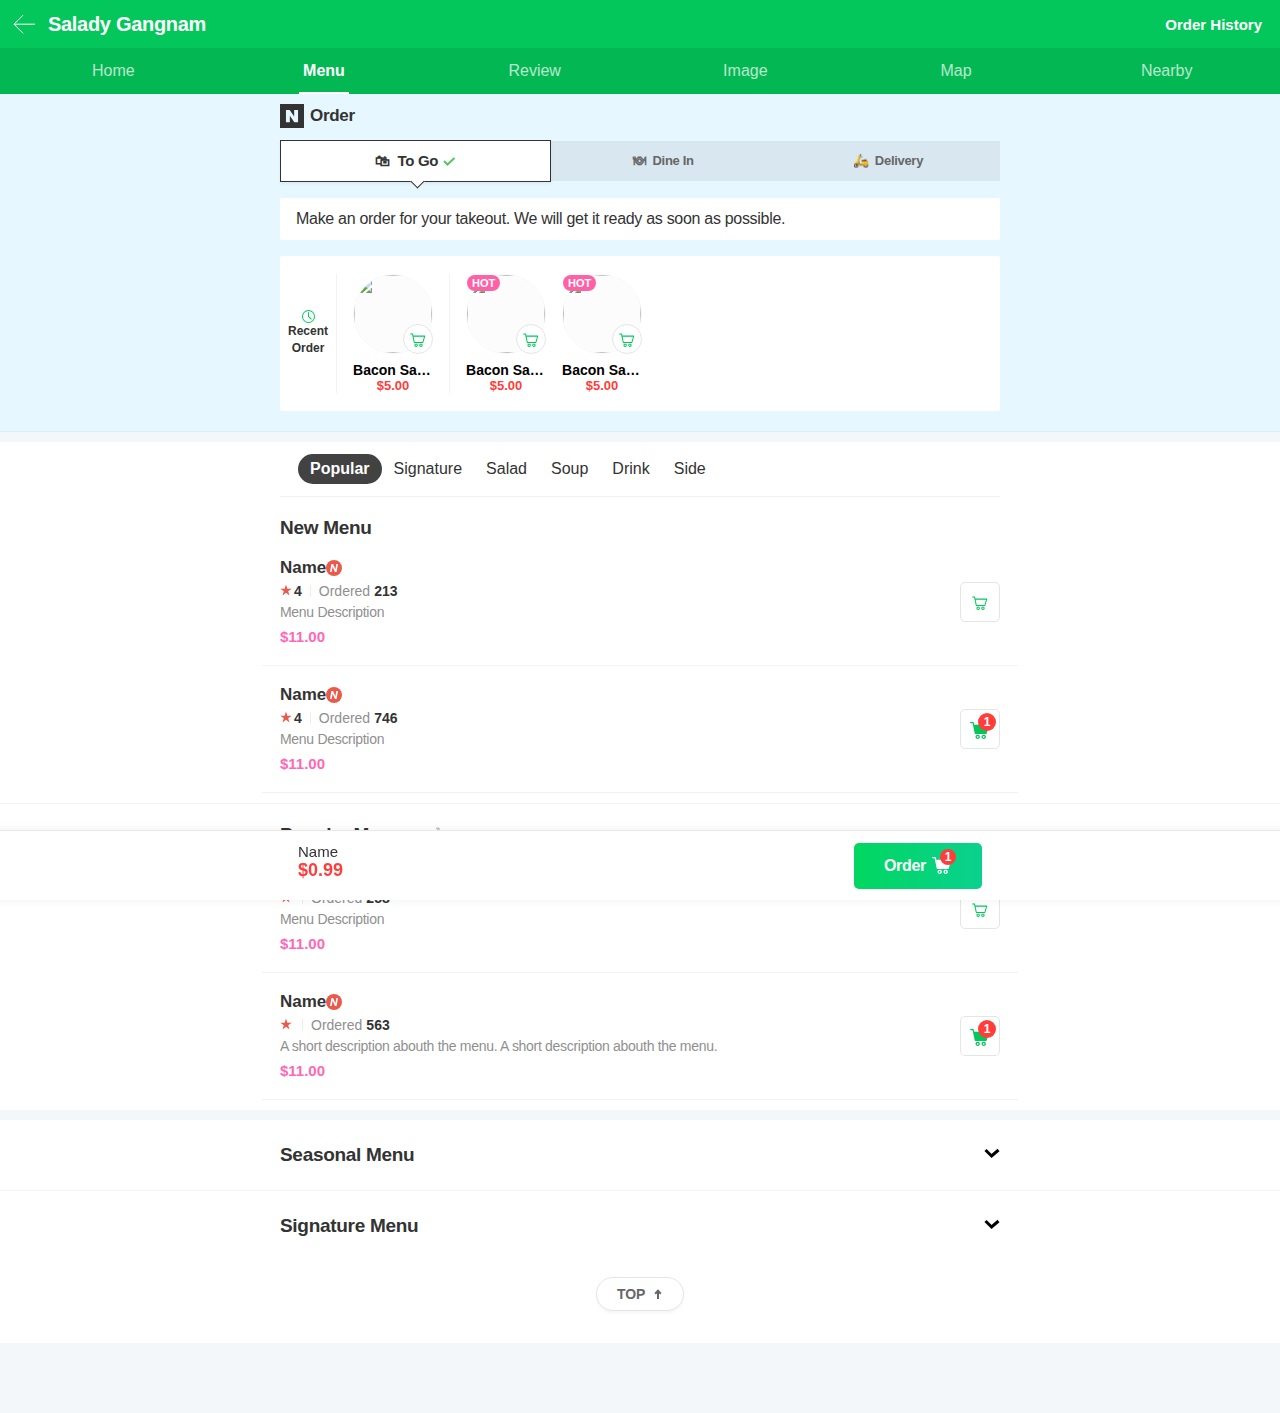
==== commit 1f1aca12: "feat: add order receipt page" ====
--- a/docs/index.html
+++ b/docs/index.html
@@ -193,10 +193,10 @@
                                     <span class="menu-name">Name</span>
                                     <img src="../assets/images/ico-new.svg" alt="">
                                 </p>
-                                <div class="menu-order-group">
+                                <div class="menu-info-group">
                                     <span class="menu-grade"><img class="ico-star" src="../assets/images/ico-star.svg"
-                                            alt=""></span>
-                                    <span class="menu-number-of-order">No<em>999</em></span>
+                                            alt="">4</span>
+                                    <span class="menu-number-of-order">Ordered<em>213</em></span>
                                 </div>
                                 <p class="menu-desc">Menu Description</p>
                                 <p class="menu-price">$11.00</p>
@@ -216,13 +216,12 @@
                                     <span class="menu-name">Name</span>
                                     <img src="../assets/images/ico-new.svg" alt="">
                                 </p>
-                                <div class="menu-order-group">
-                                    <span class="menu-grade"><img src="../assets/images/ico-star.svg" class="ico-star"
-                                            alt=""></span>
-                                    <span class="menu-number-of-order"><em>999</em></span>
-                                </div>
-                                <p class="menu-desc">A short description abouth the menu. A short description abouth the
-                                    menu.</p>
+                                <div class="menu-info-group">
+                                    <span class="menu-grade"><img class="ico-star" src="../assets/images/ico-star.svg"
+                                            alt="">4</span>
+                                    <span class="menu-number-of-order">Ordered<em>746</em></span>
+                                </div>
+                                <p class="menu-desc">Menu Description</p>
                                 <p class="menu-price">$11.00</p>
                             </div>
                         </a>
@@ -256,10 +255,10 @@
                                     <span class="menu-name">Name</span>
                                     <img src="../assets/images/ico-new.svg" alt="">
                                 </p>
-                                <div class="menu-order-group">
+                                <div class="menu-info-group">
                                     <span class="menu-grade"><img class="ico-star" src="../assets/images/ico-star.svg"
                                             alt=""></span>
-                                    <span class="menu-number-of-order">No<em>999</em></span>
+                                    <span class="menu-number-of-order">Ordered<em>258</em></span>
                                 </div>
                                 <p class="menu-desc">Menu Description</p>
                                 <p class="menu-price">$11.00</p>
@@ -279,10 +278,10 @@
                                     <span class="menu-name">Name</span>
                                     <img src="../assets/images/ico-new.svg" alt="">
                                 </p>
-                                <div class="menu-order-group">
+                                <div class="menu-info-group">
                                     <span class="menu-grade"><img src="../assets/images/ico-star.svg" class="ico-star"
                                             alt=""></span>
-                                    <span class="menu-number-of-order"><em>999</em></span>
+                                    <span class="menu-number-of-order">Ordered<em>563</em></span>
                                 </div>
                                 <p class="menu-desc">A short description abouth the menu. A short description abouth the
                                     menu.</p>
--- a/assets/css/styles.css
+++ b/assets/css/styles.css
@@ -146,6 +146,12 @@
   display: none;
 }
 
+body.scroll-off {
+  overflow: hidden;
+  -ms-touch-action: none;
+  touch-action: none;
+}
+
 .header-area {
   position: fixed;
   top: 0;
@@ -154,6 +160,9 @@
   background-color: #03c75a;
   color: #fff;
   z-index: 5000;
+}
+.header-area .title {
+  color: #fff;
 }
 
 .place-header {
@@ -215,11 +224,126 @@
   line-height: 46px;
 }
 
+.go-to-top {
+  padding: 16px 0 32px;
+  background-color: #fff;
+  text-align: center;
+}
+.go-to-top .link {
+  display: inline-block;
+  padding: 8px 20px;
+  border-radius: 20px;
+  border: 1px solid #e5e5e5;
+  background-color: #fff;
+  font-size: 14px;
+  font-weight: 700;
+  color: #666;
+  box-shadow: 0 2px 3px 0 rgba(0, 0, 0, 0.04);
+  text-transform: uppercase;
+}
+.go-to-top .ico-up {
+  position: relative;
+  display: inline-block;
+  margin-left: 4px;
+  width: 10px;
+  height: 10px;
+}
+.go-to-top .ico-up::before {
+  content: "";
+  position: absolute;
+  top: 4px;
+  left: 50%;
+  width: 5px;
+  height: 5px;
+  border-top: 2px solid #666;
+  border-left: 2px solid #666;
+  transform: translate(-50%, -50%) rotate(45deg);
+}
+.go-to-top .ico-up::after {
+  content: "";
+  position: absolute;
+  top: 1px;
+  left: 50%;
+  width: 2px;
+  height: 9px;
+  background-color: #666;
+  transform: translateX(-50%);
+}
+
+.amount-select {
+  display: flex;
+  align-items: center;
+  height: 35px;
+}
+.amount-select .btn-minus,
+.amount-select .btn-plus {
+  position: relative;
+  display: flex;
+  justify-content: center;
+  align-items: center;
+  width: 35px;
+  height: 35px;
+  border: 1px solid #e3e3e3;
+  background-color: #f8fafb;
+  color: #333;
+}
+.amount-select .btn-minus.enabled,
+.amount-select .btn-plus.enabled {
+  border-color: #00d780;
+  background-color: #00d780;
+  color: #fff;
+}
+.amount-select .btn-minus:disabled,
+.amount-select .btn-plus:disabled {
+  color: #eee;
+}
+.amount-select .btn-minus::before,
+.amount-select .btn-plus::before {
+  content: "";
+  display: block;
+  width: 13px;
+  height: 1px;
+  background-color: currentColor;
+}
+.amount-select .btn-minus {
+  border-radius: 3px 0 0 3px;
+}
+.amount-select .btn-plus {
+  border-radius: 0 3px 3px 0;
+}
+.amount-select .btn-plus::after {
+  content: "";
+  position: absolute;
+  top: 50%;
+  left: 50%;
+  display: block;
+  width: 1px;
+  height: 13px;
+  background-color: currentColor;
+  transform: translate(-50%, -50%);
+}
+.amount-select .amount {
+  display: flex;
+  justify-content: center;
+  align-items: center;
+  width: 50px;
+  height: 35px;
+  border-top: 1px solid #e3e3e3;
+  border-bottom: 1px solid #e3e3e3;
+  font-weight: 700;
+  color: #242424;
+}
+.amount-select .amount.disabled {
+  font-weight: 400;
+  color: #c9c9c9;
+}
+
 .menu-item {
   display: flex;
   align-items: center;
   padding: 18px;
   margin: 0 -18px;
+  border-bottom: 1px solid #f2f2f2;
 }
 .menu-item:not(:last-child) {
   border-bottom: 1px solid #f2f2f2;
@@ -229,29 +353,10 @@
   align-items: center;
   flex: 1;
 }
-.menu-item .menu-img-area {
-  position: relative;
-  flex-shrink: 0;
-  margin-right: 12px;
-  border-radius: 5px;
-  overflow: hidden;
-}
-.menu-item .menu-img-area:not(.no-img)::after {
-  content: "";
-  position: absolute;
-  top: 0;
-  left: 0;
-  right: 0;
-  bottom: 0;
-  background-color: rgba(0, 0, 0, 0.06);
-}
-.menu-item .menu-img-area .menu-img {
-  display: block;
-}
 .menu-item .menu-desc {
   margin-top: 4px;
-  letter-spacing: -0.4px;
-  color: #909090;
+  letter-spacing: -0.3px;
+  color: #8f8f8f;
   font-size: 14px;
   line-height: 19px;
   max-height: 21px;
@@ -265,22 +370,21 @@
   line-height: 1.4;
   font-size: 15px;
   font-weight: 700;
-  color: #ff3d3b;
+  color: hotpink;
 }
 .menu-item .btn-cart {
   position: relative;
   display: flex;
   justify-content: center;
   align-items: center;
-  margin-left: 16px;
   width: 40px;
   height: 40px;
   border-radius: 5px;
   border: 1px solid #e5e5e5;
 }
 .menu-item .btn-cart .ico-cart {
+  height: 20px;
   width: 20px;
-  height: 20px;
 }
 .menu-item .btn-cart .num {
   position: absolute;
@@ -299,18 +403,36 @@
 .menu-item .btn-cart.disabled {
   font-size: 12px;
   border: 0;
+  color: #777;
   background-color: #eee;
-  color: #777;
   cursor: not-allowed;
   pointer-events: none;
 }
+.menu-item .menu-img-area {
+  position: relative;
+  flex-shrink: 0;
+  margin-right: 12px;
+  border-radius: 5px;
+  overflow: hidden;
+}
+.menu-item .menu-img-area:not(.no-img)::after {
+  content: "";
+  position: absolute;
+  top: 0;
+  left: 0;
+  right: 0;
+  bottom: 0;
+  background-color: rgba(0, 0, 0, 0.06);
+}
+.menu-item .menu-img-area .menu-img {
+  display: block;
+}
 
 .menu-name-group {
   display: flex;
   align-items: center;
 }
 .menu-name-group .menu-name {
-  margin-right: 4px;
   font-size: 17px;
   line-height: 22px;
   font-weight: 700;
@@ -327,6 +449,7 @@
   display: flex;
   flex-shrink: 0;
   margin-top: 4px;
+  margin-bottom: 4px;
   font-size: 14px;
 }
 .menu-info-group .menu-grade {
@@ -334,13 +457,13 @@
   font-weight: 700;
   color: #333;
 }
-.menu-info-group .ico-star {
-  margin-top: 2px;
-}
-.menu-info-group + .menu-number-of-order::before {
+.menu-info-group .menu-grade .ico-star {
+  margin-right: 2px;
+}
+.menu-info-group .menu-grade + .menu-number-of-order::before {
   content: "";
   display: inline-block;
-  width: 12px;
+  width: 1px;
   height: 12px;
   margin: 0 8px;
   background-color: #ededed;
@@ -350,10 +473,512 @@
   color: #8f8f8f;
 }
 .menu-info-group .menu-number-of-order em {
+  margin-left: 4px;
   font-style: normal;
   font-weight: 700;
   color: #333;
-  margin-left: 4px;
+}
+
+.menu-detail-area {
+  background-color: #fff;
+}
+.menu-detail-area .menu-img {
+  position: relative;
+  height: 300px;
+  background-color: #f8fafb;
+  background-repeat: no-repeat;
+  background-position: center;
+  background-size: cover;
+  box-shadow: 0 2px 4px rgba(0, 0, 0, 0.03);
+}
+.menu-detail-area .menu-img::before {
+  content: "";
+  position: absolute;
+  top: 0;
+  left: 0;
+  right: 0;
+  height: 130px;
+  background-image: linear-gradient(to bottom, #000, rgba(0, 0, 0, 0));
+  z-index: 1;
+  opacity: 0.2;
+}
+.menu-detail-area .menu-img::after {
+  content: "";
+  position: absolute;
+  bottom: 0;
+  left: 0;
+  right: 0;
+  height: 65px;
+  background-image: linear-gradient(to top, #000, rgba(0, 0, 0, 0));
+  z-index: 1;
+  opacity: 0.15;
+}
+.menu-detail-area .menu-info-area {
+  margin-top: -20px;
+  padding: 0 18px 20px;
+}
+.menu-detail-area .menu-info-area .common-inner {
+  position: relative;
+  padding: 18px;
+  border-radius: 5px;
+  box-shadow: rgba(0, 0, 0, 0.04);
+  background-color: #fff;
+  z-index: 1;
+}
+.menu-detail-area .menu-info-area .menu-info-group {
+  margin-top: 5px;
+}
+.menu-detail-area .menu-info-area .menu-price {
+  line-height: 24px;
+  font-size: 19px;
+  font-weight: 700;
+  color: #ff3d3b;
+}
+.menu-detail-area .menu-info-area .menu-grade:before,
+.menu-detail-area .menu-info-area .menu-number-of-order::before {
+  content: "";
+  display: inline-block;
+  margin: 0 8px;
+  width: 1px;
+  height: 12px;
+  background-color: #ededed;
+  transform: translateY(1px);
+}
+.menu-detail-area .menu-info-area .menu-grade,
+.menu-detail-area .menu-info-area .menu-number-of-order {
+  line-height: 24px;
+}
+.menu-detail-area .menu-info-area .menu-desc {
+  margin-top: 12px;
+  font-size: 15px;
+  line-height: 22px;
+  color: #333;
+}
+.menu-detail-area .order-type-area {
+  margin-top: 20px;
+  padding-top: 20px;
+  border-top: 1px solid #f2f2f2;
+}
+.menu-detail-area .order-type-area .type-select,
+.menu-detail-area .order-type-area .type-amount {
+  display: flex;
+  justify-content: space-between;
+  align-items: center;
+}
+.menu-detail-area .order-type-area .type-select .title {
+  display: flex;
+  align-items: center;
+  font-size: 15px;
+  font-weight: 700;
+  letter-spacing: -0.3px;
+  color: #333;
+}
+.menu-detail-area .order-type-area .type-select .ico-n-logo {
+  margin-right: 4px;
+  width: 20px;
+}
+.menu-detail-area .order-type-area .type-select .tab-switch-box {
+  margin-top: 0;
+  border-radius: 3px;
+  overflow: hidden;
+}
+.menu-detail-area .order-type-area .type-select .tab-switch {
+  width: 80px;
+  line-height: 37px;
+  font-size: 13px;
+}
+.menu-detail-area .order-type-area .type-select .tab-switch.is-active {
+  flex: 1;
+  border-radius: 3px;
+}
+.menu-detail-area .order-type-area .type-select .tab-switch.is-active::after {
+  display: none;
+}
+.menu-detail-area .order-type-area .type-select .tab-switch + .tab-switch::before {
+  content: "";
+  display: block;
+  position: absolute;
+  top: 10px;
+  left: 0;
+  width: 1px;
+  height: 17px;
+  background-color: #e7e7e7;
+}
+.menu-detail-area .order-type-area .type-amount {
+  margin-top: 20px;
+}
+.menu-detail-area .order-type-area .type-amount .title {
+  font-size: 14px;
+  font-weight: 700;
+  letter-spacing: -0.3px;
+  color: #333;
+}
+.menu-detail-area .order-type-area .btn-order {
+  display: block;
+  padding: 0 16px;
+  margin-top: 20px;
+  width: 100%;
+  line-height: 46px;
+  border-radius: 3px;
+  font-weight: 700;
+  background-color: #0bdc69;
+  color: #fff;
+  text-overflow: ellipsis;
+  white-space: nowrap;
+  overflow: hidden;
+}
+.menu-detail-area .order-type-area .btn-order::disabled {
+  background-color: #fff;
+  color: #fff;
+}
+
+.title {
+  line-height: 22px;
+  font-size: 17px;
+  font-weight: 700;
+  letter-spacing: -0.3px;
+  color: #333;
+}
+.title .num {
+  margin-left: 6px;
+  color: rgb(95, 230, 95);
+}
+
+.menu-review-area .orderer-img-area {
+  padding-bottom: 22px;
+  background-color: #fff;
+}
+.menu-review-area .orderer-img-area .title {
+  padding: 6px 18px 12px;
+}
+.menu-review-area .orderer-pic-list {
+  display: flex;
+}
+.menu-review-area .orderer-pic-item {
+  display: flex;
+}
+.menu-review-area .orderer-pic-item + .orderer-pic-item {
+  margin-left: 1px;
+}
+.menu-review-area .orderer-pic-item:first-child::before, .menu-review-area .orderer-pic-item:last-child::after {
+  content: "";
+  display: block;
+  width: 18px;
+  height: 100%;
+}
+.menu-review-area .orderer-pic-link {
+  position: relative;
+  display: block;
+}
+.menu-review-area .orderer-pic-link::after {
+  content: "";
+  position: absolute;
+  top: 0;
+  right: 0;
+  bottom: 0;
+  left: 0;
+  background-color: rgba(0, 0, 0, 0.05);
+}
+.menu-review-area .orderer-review-area {
+  margin-top: 12px;
+  background: #fff;
+}
+.menu-review-area .orderer-review-area .title {
+  padding: 16px 18px;
+}
+.menu-review-area .review-list {
+  border-top: 1px solid #f2f4f6;
+}
+.menu-review-area .review-item {
+  padding: 16px 18px;
+  border-bottom: 1px solid #f2f4f6;
+}
+.menu-review-area .review-star {
+  display: flex;
+  transform: translateX(-2px);
+  align-items: center;
+  font-size: 15px;
+  font-weight: 600;
+  color: #242424;
+}
+.menu-review-area .ico-star-group {
+  position: relative;
+  margin-right: 6px;
+  display: inline-block;
+  width: 77px;
+  height: 13px;
+  background: url("../images/ico-star-group.svg") no-repeat center left;
+}
+.menu-review-area .ico-star-group-fill {
+  position: absolute;
+  top: 0;
+  left: 0;
+  display: inline-block;
+  width: 100%;
+  height: 100%;
+  background: url("../images/ico-star-group-fill.svg") no-repeat center left;
+}
+.menu-review-area .review-text {
+  margin-top: 4px;
+  line-height: 24px;
+  color: #333;
+}
+.menu-review-area .review-info {
+  margin-top: 8px;
+  font-size: 14px;
+  letter-spacing: -0.4px;
+  color: #8f8f8f;
+}
+.menu-review-area .review-date::before {
+  content: "";
+  display: inline-block;
+  margin: 0 8px;
+  width: 1px;
+  height: 12px;
+  background-color: #e1e5e7;
+  vertical-align: middle;
+}
+.menu-review-area .btn-more {
+  display: flex;
+  justify-content: center;
+  align-items: center;
+  width: 100%;
+  height: 50px;
+  font-size: 16px;
+  font-weight: 500;
+  color: #424242;
+}
+.menu-review-area .btn-more::after {
+  content: "";
+  width: 8px;
+  margin-left: 6px;
+  margin-bottom: 6px;
+  height: 8px;
+  border-top: 1px solid;
+  border-right: 1px solid;
+  transform: rotate(135deg);
+}
+
+.option-popup-area {
+  position: fixed;
+  top: 0;
+  left: 0;
+  width: 100%;
+  height: 100%;
+  overflow: hidden;
+  z-index: 5000;
+}
+.option-popup-area .menu-option-popup {
+  position: fixed;
+  bottom: 0;
+  display: flex;
+  flex-direction: column;
+  width: 100%;
+  max-height: calc(100% - 45px);
+  background-color: #f4f7f9;
+  z-index: 10000;
+}
+.option-popup-area .content-top-pattern {
+  position: absolute;
+  top: -11px;
+  width: 100%;
+  height: 11px;
+  fill: white;
+}
+.option-popup-area .content-top {
+  border-bottom: 1px solid #ededed;
+  background-color: #fff;
+  box-shadow: 0 0 15px 0 rgba(0, 0, 0, 0.08);
+  z-index: 1;
+}
+.option-popup-area .content-top .common-inner {
+  position: relative;
+  display: flex;
+  align-items: center;
+  padding: 18px 18px 20px;
+}
+.option-popup-area .content-top .menu-img-area {
+  position: relative;
+  margin-right: 16px;
+  width: 70px;
+  height: 70px;
+  border-radius: 100%;
+  overflow: hidden;
+}
+.option-popup-area .content-top .menu-img-area::after {
+  content: "";
+  position: absolute;
+  top: 0;
+  left: 0;
+  width: 100%;
+  height: 100%;
+  background-color: rgba(43, 29, 0, 0.1);
+}
+.option-popup-area .content-top .menu-detail-area {
+  flex: 1;
+  padding-right: 36px;
+}
+.option-popup-area .content-top .menu-name {
+  display: flex;
+  align-items: center;
+  font-weight: 700;
+}
+.option-popup-area .content-top .menu-name .name {
+  font-size: 18px;
+}
+.option-popup-area .content-top .menu-name .badge {
+  margin-left: 6px;
+  padding: 0 7px;
+  border-radius: 8px;
+  background-color: #333;
+  font-size: 11px;
+  line-height: 16px;
+  letter-spacing: -0.3px;
+  color: #fff;
+}
+.option-popup-area .content-top .amount-select {
+  margin-top: 12px;
+}
+.option-popup-area .content-top .btn-close {
+  position: absolute;
+  top: 0;
+  right: 0;
+  width: 48px;
+  height: 48px;
+}
+.option-popup-area .content-body {
+  overflow-y: auto;
+  -webkit-overflow-scrolling: touch;
+}
+.option-popup-area .content-body .option-group {
+  background-color: #fff;
+}
+.option-popup-area .content-body .option-group + option-group {
+  margin-top: 12px;
+}
+.option-popup-area .content-body .option-title {
+  padding: 18px 18px;
+  border-bottom: 1px dashed #ecf0f2;
+  font-weight: 800;
+  margin-left: auto;
+  margin-right: auto;
+  max-width: 720px;
+}
+.option-popup-area .content-body .option-title .title {
+  display: flex;
+  align-items: center;
+  font-size: 18px;
+}
+.option-popup-area .content-body .option-title .badge {
+  margin-right: 8px;
+  padding: 0 4px;
+  border-radius: 3px;
+  background-color: #d0d0d0;
+  color: #fff;
+  line-height: 17px;
+  font-size: 13px;
+}
+.option-popup-area .content-body .option-title .badge.required {
+  background-color: #000;
+}
+.option-popup-area .content-body .option-title .desc {
+  margin-top: 2px;
+  line-height: 24px;
+  font-size: 15px;
+  font-weight: 400;
+}
+.option-popup-area .content-body .option-list {
+  padding: 24px 18px 24px 28px;
+  margin-left: auto;
+  margin-right: auto;
+  max-width: 720px;
+}
+.option-popup-area .content-body .option-item {
+  display: flex;
+  justify-content: space-between;
+  align-items: center;
+}
+.option-popup-area .content-body .option-item:not(:first-child) {
+  margin-top: 14px;
+}
+.option-popup-area .content-body .option-item .label {
+  display: flex;
+  justify-content: space-between;
+  align-items: center;
+  width: 100%;
+  font-size: 17px;
+}
+.option-popup-area .content-body .option-item .label.checked {
+  font-weight: 700;
+}
+.option-popup-area .content-body .option-item .label.checked .price {
+  color: #ff3d3b;
+}
+.option-popup-area .content-body .option-item .label .label-txt {
+  padding-right: 8px;
+}
+.option-popup-area .content-body .option-item .label .label-icon {
+  display: inline-flex;
+  flex-shrink: 0;
+  width: 28px;
+  height: 28px;
+  border: 1px solid #e5e5e5;
+  background-color: #fff;
+}
+.option-popup-area .content-body .option-item .input-radio:checked + .label,
+.option-popup-area .content-body .option-item .input-check:checked + .label {
+  font-weight: 700;
+}
+.option-popup-area .content-body .option-item .input-radio + .label .label-icon {
+  border-radius: 100%;
+}
+.option-popup-area .content-body .option-item .input-radio:checked + .label .label-icon {
+  border: 8px solid rgb(99, 255, 47);
+}
+.option-popup-area .content-body .option-item .input-check + .label-icon {
+  border-radius: 3px;
+}
+.option-popup-area .content-body .option-item .input-check:checked + .label .price {
+  font-weight: 600;
+  color: #ff3d3b;
+}
+.option-popup-area .content-body .option-item .input-check:checked + .label .label-icon {
+  position: relative;
+  border-color: rgb(99, 255, 47);
+  background-color: rgb(99, 255, 47);
+}
+.option-popup-area .content-body .option-item .input-check:checked + .label .label-icon::before {
+  position: absolute;
+  top: 6px;
+  right: 6px;
+  content: "";
+  width: 14px;
+  height: 9px;
+  border: 2px solid #fff;
+  border-width: 0 0 2px 2px;
+  transform: rotate(-45deg);
+}
+.option-popup-area .content-bottom {
+  padding: 0 10px 10px;
+}
+.option-popup-area .content-bottom .btn-order {
+  margin-left: auto;
+  margin-right: auto;
+  max-width: 720px;
+  display: block;
+  width: 100%;
+  line-height: 52px;
+  border-radius: 3px;
+  font-weight: 700;
+  background-color: rgb(64, 255, 47);
+  color: #fff;
+  text-overflow: ellipsis;
+  white-space: nowrap;
+  overflow: hidden;
+}
+.option-popup-area .content-bottom .btn-order:disabled {
+  background-color: #c9c9c9;
+  color: #fff;
 }
 
 .menu-category-area {
@@ -469,16 +1094,6 @@
   vertical-align: middle;
 }
 
-.dimmed-layer {
-  position: fixed;
-  top: 0;
-  left: 0;
-  right: 0;
-  bottom: 0;
-  background-color: rgba(0, 0, 0, 0.8);
-  z-index: 9998;
-}
-
 .order-type-popup {
   position: fixed;
   left: 0;
@@ -777,55 +1392,47 @@
   color: #fff;
 }
 
-.go-to-top {
-  padding: 16px 0 32px;
-  background-color: #fff;
-  text-align: center;
-}
-.go-to-top .link {
-  display: inline-block;
-  padding: 8px 20px;
-  border-radius: 20px;
-  border: 1px solid #e5e5e5;
-  background-color: #fff;
-  font-size: 14px;
-  font-weight: 700;
-  color: #666;
-  box-shadow: 0 2px 3px 0 rgba(0, 0, 0, 0.04);
-  text-transform: uppercase;
-}
-.go-to-top .ico-up {
-  position: relative;
-  display: inline-block;
-  margin-left: 4px;
-  width: 10px;
-  height: 10px;
-}
-.go-to-top .ico-up::before {
-  content: "";
-  position: absolute;
-  top: 4px;
-  left: 50%;
-  width: 5px;
-  height: 5px;
-  border-top: 2px solid #666;
-  border-left: 2px solid #666;
-  transform: translate(-50%, -50%) rotate(45deg);
-}
-.go-to-top .ico-up::after {
-  content: "";
-  position: absolute;
-  top: 1px;
-  left: 50%;
-  width: 2px;
-  height: 9px;
-  background-color: #666;
-  transform: translateX(-50%);
+.order-content {
+  margin: -40px 10px 0;
+}
+.order-content .common-iner {
+  background-color: #fff;
+}
+
+.order-form-area .page-title-area {
+  height: 105px;
+  background-image: linear-gradient(264deg, #3accff, #2cec88);
+}
+.order-form-area .page-title-area .title {
+  position: fixed;
+  top: 0;
+  left: 0;
+  display: flex;
+  justify-content: center;
+  background-image: linear-gradient(264deg, #3accff, #2cec88);
+  align-items: center;
+  width: 100%;
+  height: 56px;
+  font-size: 20px;
+  font-weight: 700;
+  color: #fff;
+}
+.order-form-area .page-title-area .btn-close {
+  position: fixed;
+  top: 0;
+  right: 0;
+  width: 56px;
+  height: 56px;
+}
+.order-form-area .page-title-area .btn-close .ico-close {
+  width: 20px;
 }
 
 .container {
+  background-color: #f4f7f9;
+}
+.container:not(.order) {
   padding-top: 94px;
-  background-color: #f4f7f9;
   padding-bottom: 70px;
 }
 
@@ -843,4 +1450,17 @@
   font-weight: 700;
   background-color: #ff61a7;
   color: #fff;
-}+}
+
+.dimmed-layer {
+  position: fixed;
+  top: 0;
+  left: 0;
+  right: 0;
+  bottom: 0;
+  background-color: rgba(0, 0, 0, 0.8);
+  z-index: 9998;
+}
+.dimmed-layer.light {
+  background-color: rgba(0, 0, 0, 0.4);
+}/*# sourceMappingURL=styles.css.map */